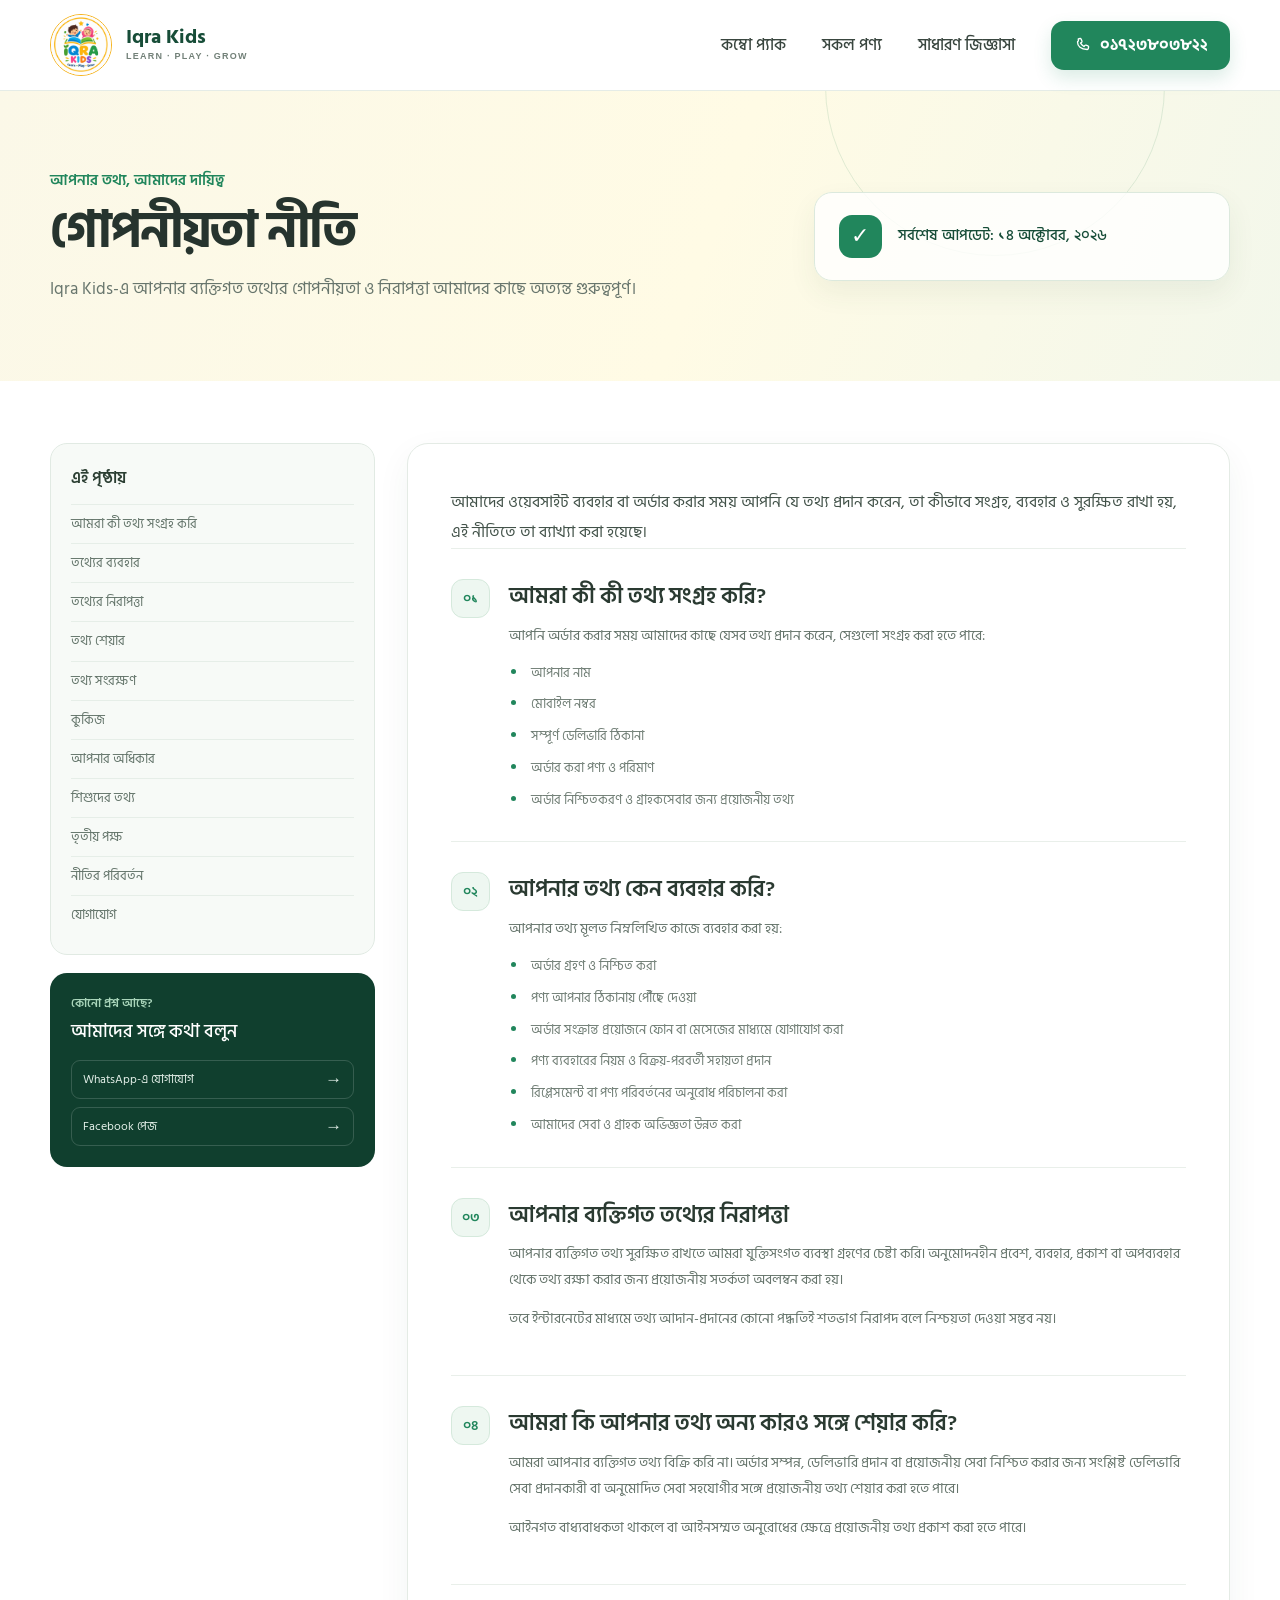
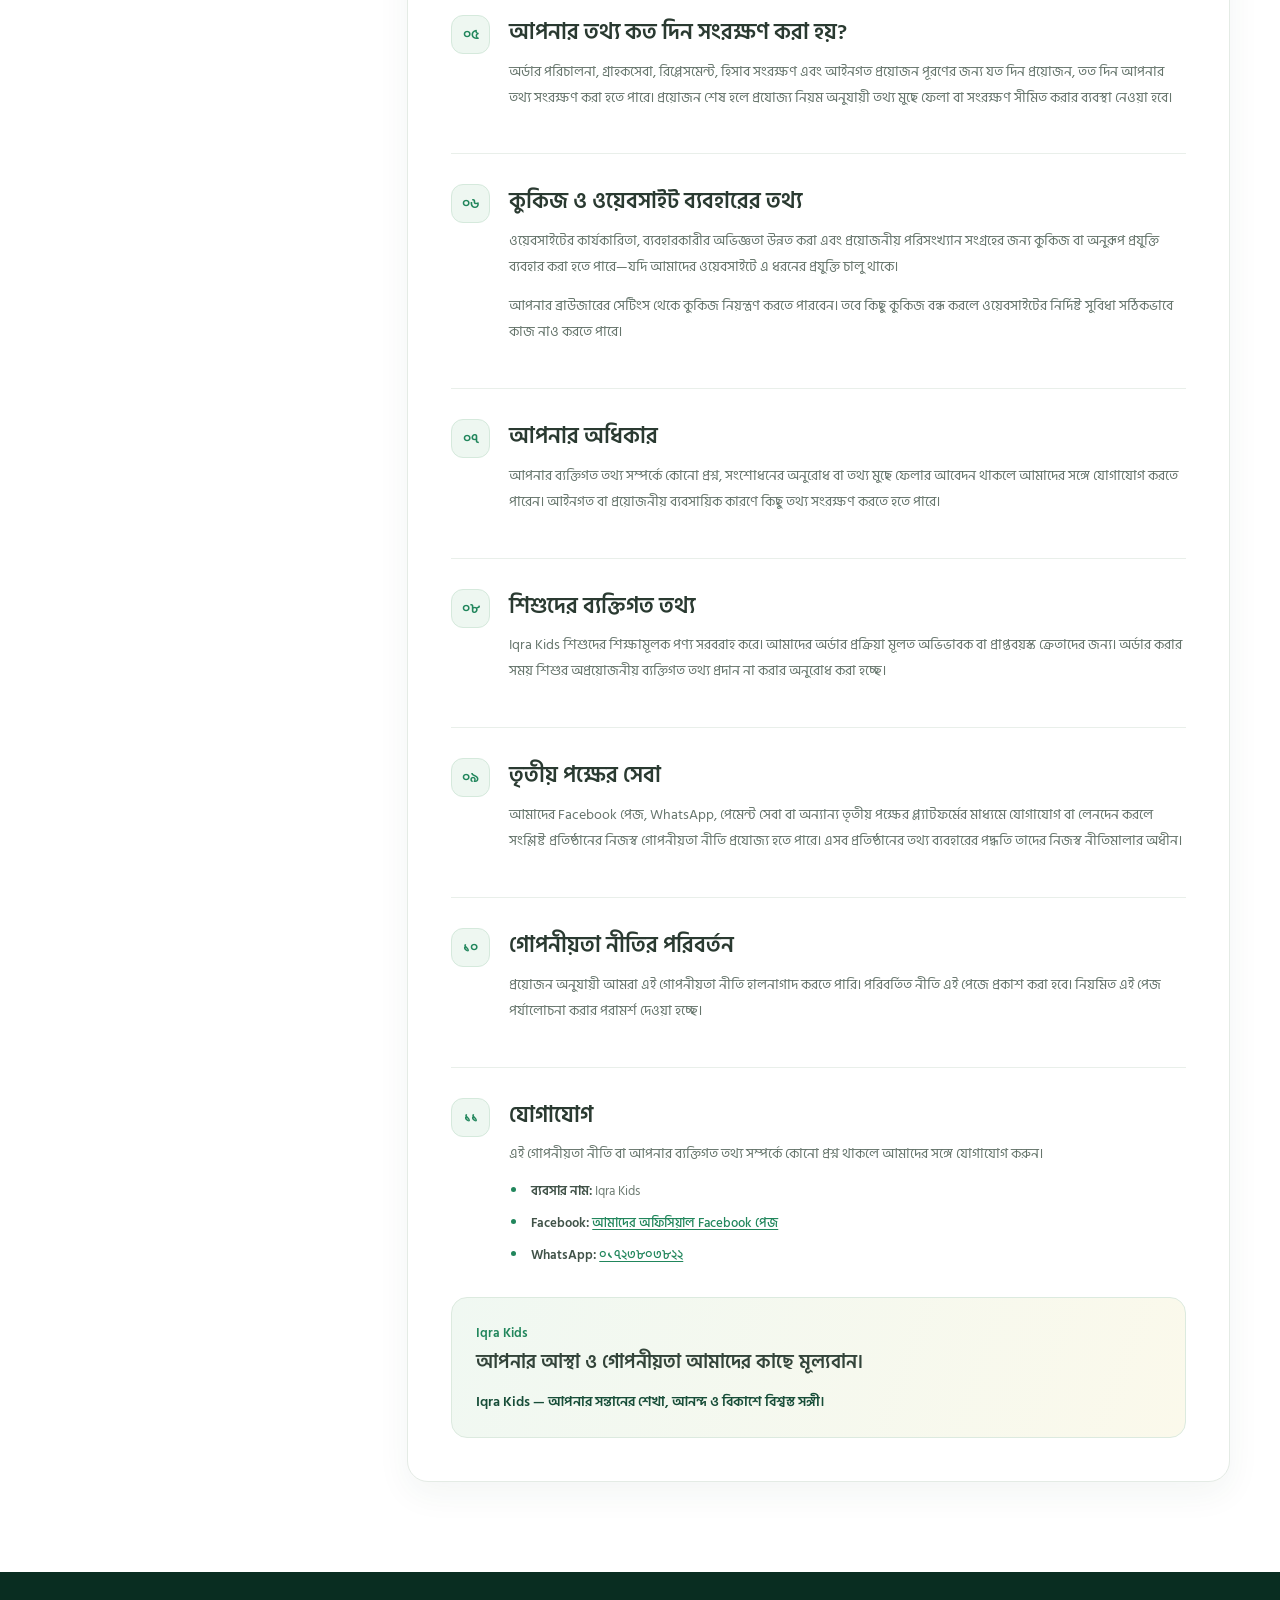
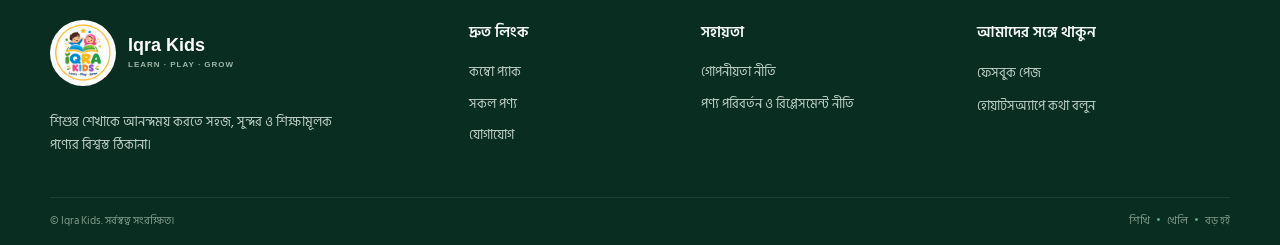
==== privacy-policy/index.html @ dd53c743 "order section updated" ====
<!doctype html>
<html lang="bn">
<head>
  <meta charset="utf-8">
  <meta name="viewport" content="width=device-width, initial-scale=1">
  <meta name="theme-color" content="#ffffff">
  <meta name="description" content="Iqra Kids-এর গোপনীয়তা নীতি। অর্ডারের সময় দেওয়া ব্যক্তিগত তথ্য কীভাবে সংগ্রহ, ব্যবহার ও সুরক্ষিত রাখা হয় জানুন।">
  <title>গোপনীয়তা নীতি | Iqra Kids</title>
  <link rel="stylesheet" href="../styles.css">
</head>
<body class="policy-page">
  <header class="site-header">
    <nav class="navbar" aria-label="প্রধান নেভিগেশন">
      <a class="brand" href="../#home" aria-label="Iqra Kids হোম">
        <img class="brand__logo" src="../assets/iqra-logo.jpeg" alt="Iqra Kids লোগো">
        <span class="brand__copy"><span class="brand__name">Iqra Kids</span><span class="brand__tagline">LEARN · PLAY · GROW</span></span>
      </a>
      <button class="menu-toggle" type="button" aria-label="মেনু খুলুন" aria-expanded="false" aria-controls="primary-menu"><span></span><span></span><span></span></button>
      <div class="nav-panel" id="primary-menu">
        <div class="nav-links">
          <a class="nav-link" href="../#combo-pack">কম্বো প্যাক</a>
          <a class="nav-link" href="../#products">সকল পণ্য</a>
          <a class="nav-link" href="../#faq">সাধারণ জিজ্ঞাসা</a>
        </div>
        <a class="call-button" href="tel:+8801723803822" aria-label="ফোন করুন ০১৭২৩৮০৩৮২২">
          <svg aria-hidden="true" viewBox="0 0 24 24" fill="none"><path d="M7.1 3.8 9.4 3.3c.6-.1 1.2.2 1.4.8l1.1 2.7c.2.5.1 1-.3 1.4l-1.5 1.3a14.4 14.4 0 0 0 4.5 4.5l1.3-1.5c.4-.4.9-.5 1.4-.3l2.7 1.1c.6.2.9.8.8 1.4l-.5 2.3c-.1.6-.7 1-1.3 1C10.4 18 6 13.6 6 8.1c0-.6.4-1.2 1.1-1.3Z" stroke="currentColor" stroke-width="1.8" stroke-linecap="round" stroke-linejoin="round"/></svg>
          <span>০১৭২৩৮০৩৮২২</span>
        </a>
      </div>
    </nav>
  </header>

  <main>
    <section class="policy-hero" aria-labelledby="policy-title">
      <span class="policy-hero__orbit" aria-hidden="true"></span>
      <div class="policy-hero__inner">
        <div class="policy-hero__copy">
          <p class="policy-hero__eyebrow">আপনার তথ্য, আমাদের দায়িত্ব</p>
          <h1 id="policy-title">গোপনীয়তা নীতি</h1>
          <p>Iqra Kids-এ আপনার ব্যক্তিগত তথ্যের গোপনীয়তা ও নিরাপত্তা আমাদের কাছে অত্যন্ত গুরুত্বপূর্ণ।</p>
        </div>
        <div class="policy-hero__note">
          <span class="policy-hero__note-icon" aria-hidden="true">✓</span>
          <p>সর্বশেষ আপডেট: ১৪ অক্টোবর, ২০২৬</p>
        </div>
      </div>
    </section>

    <div class="policy-layout">
      <aside class="policy-sidebar">
        <nav class="policy-toc" aria-label="এই পৃষ্ঠার বিষয়বস্তু">
          <h2>এই পৃষ্ঠায়</h2>
          <a href="#information">আমরা কী তথ্য সংগ্রহ করি</a>
          <a href="#use-of-information">তথ্যের ব্যবহার</a>
          <a href="#security">তথ্যের নিরাপত্তা</a>
          <a href="#sharing">তথ্য শেয়ার</a>
          <a href="#retention">তথ্য সংরক্ষণ</a>
          <a href="#cookies">কুকিজ</a>
          <a href="#your-rights">আপনার অধিকার</a>
          <a href="#children">শিশুদের তথ্য</a>
          <a href="#third-party">তৃতীয় পক্ষ</a>
          <a href="#changes">নীতির পরিবর্তন</a>
          <a href="#contact">যোগাযোগ</a>
        </nav>
        <div class="policy-contact">
          <p>কোনো প্রশ্ন আছে?</p>
          <h2>আমাদের সঙ্গে কথা বলুন</h2>
          <a href="https://wa.me/8801723803822" target="_blank" rel="noopener noreferrer">WhatsApp-এ যোগাযোগ <span aria-hidden="true">→</span></a>
          <a href="https://www.facebook.com/IqraKidsBD" target="_blank" rel="noopener noreferrer">Facebook পেজ <span aria-hidden="true">→</span></a>
        </div>
      </aside>

      <article class="policy-content">
        <p class="policy-content__lead">আমাদের ওয়েবসাইট ব্যবহার বা অর্ডার করার সময় আপনি যে তথ্য প্রদান করেন, তা কীভাবে সংগ্রহ, ব্যবহার ও সুরক্ষিত রাখা হয়, এই নীতিতে তা ব্যাখ্যা করা হয়েছে।</p>

        <section id="information" class="policy-section">
          <span class="policy-section__number">০১</span><div>
            <h2>আমরা কী কী তথ্য সংগ্রহ করি?</h2>
            <p>আপনি অর্ডার করার সময় আমাদের কাছে যেসব তথ্য প্রদান করেন, সেগুলো সংগ্রহ করা হতে পারে:</p>
            <ul><li>আপনার নাম</li><li>মোবাইল নম্বর</li><li>সম্পূর্ণ ডেলিভারি ঠিকানা</li><li>অর্ডার করা পণ্য ও পরিমাণ</li><li>অর্ডার নিশ্চিতকরণ ও গ্রাহকসেবার জন্য প্রয়োজনীয় তথ্য</li></ul>
          </div>
        </section>
        <section id="use-of-information" class="policy-section">
          <span class="policy-section__number">০২</span><div>
            <h2>আপনার তথ্য কেন ব্যবহার করি?</h2>
            <p>আপনার তথ্য মূলত নিম্নলিখিত কাজে ব্যবহার করা হয়:</p>
            <ul><li>অর্ডার গ্রহণ ও নিশ্চিত করা</li><li>পণ্য আপনার ঠিকানায় পৌঁছে দেওয়া</li><li>অর্ডার সংক্রান্ত প্রয়োজনে ফোন বা মেসেজের মাধ্যমে যোগাযোগ করা</li><li>পণ্য ব্যবহারের নিয়ম ও বিক্রয়-পরবর্তী সহায়তা প্রদান</li><li>রিপ্লেসমেন্ট বা পণ্য পরিবর্তনের অনুরোধ পরিচালনা করা</li><li>আমাদের সেবা ও গ্রাহক অভিজ্ঞতা উন্নত করা</li></ul>
          </div>
        </section>
        <section id="security" class="policy-section">
          <span class="policy-section__number">০৩</span><div>
            <h2>আপনার ব্যক্তিগত তথ্যের নিরাপত্তা</h2>
            <p>আপনার ব্যক্তিগত তথ্য সুরক্ষিত রাখতে আমরা যুক্তিসংগত ব্যবস্থা গ্রহণের চেষ্টা করি। অনুমোদনহীন প্রবেশ, ব্যবহার, প্রকাশ বা অপব্যবহার থেকে তথ্য রক্ষা করার জন্য প্রয়োজনীয় সতর্কতা অবলম্বন করা হয়।</p>
            <p>তবে ইন্টারনেটের মাধ্যমে তথ্য আদান-প্রদানের কোনো পদ্ধতিই শতভাগ নিরাপদ বলে নিশ্চয়তা দেওয়া সম্ভব নয়।</p>
          </div>
        </section>
        <section id="sharing" class="policy-section">
          <span class="policy-section__number">০৪</span><div>
            <h2>আমরা কি আপনার তথ্য অন্য কারও সঙ্গে শেয়ার করি?</h2>
            <p>আমরা আপনার ব্যক্তিগত তথ্য বিক্রি করি না। অর্ডার সম্পন্ন, ডেলিভারি প্রদান বা প্রয়োজনীয় সেবা নিশ্চিত করার জন্য সংশ্লিষ্ট ডেলিভারি সেবা প্রদানকারী বা অনুমোদিত সেবা সহযোগীর সঙ্গে প্রয়োজনীয় তথ্য শেয়ার করা হতে পারে।</p>
            <p>আইনগত বাধ্যবাধকতা থাকলে বা আইনসম্মত অনুরোধের ক্ষেত্রে প্রয়োজনীয় তথ্য প্রকাশ করা হতে পারে।</p>
          </div>
        </section>
        <section id="retention" class="policy-section">
          <span class="policy-section__number">০৫</span><div>
            <h2>আপনার তথ্য কত দিন সংরক্ষণ করা হয়?</h2>
            <p>অর্ডার পরিচালনা, গ্রাহকসেবা, রিপ্লেসমেন্ট, হিসাব সংরক্ষণ এবং আইনগত প্রয়োজন পূরণের জন্য যত দিন প্রয়োজন, তত দিন আপনার তথ্য সংরক্ষণ করা হতে পারে। প্রয়োজন শেষ হলে প্রযোজ্য নিয়ম অনুযায়ী তথ্য মুছে ফেলা বা সংরক্ষণ সীমিত করার ব্যবস্থা নেওয়া হবে।</p>
          </div>
        </section>
        <section id="cookies" class="policy-section">
          <span class="policy-section__number">০৬</span><div>
            <h2>কুকিজ ও ওয়েবসাইট ব্যবহারের তথ্য</h2>
            <p>ওয়েবসাইটের কার্যকারিতা, ব্যবহারকারীর অভিজ্ঞতা উন্নত করা এবং প্রয়োজনীয় পরিসংখ্যান সংগ্রহের জন্য কুকিজ বা অনুরূপ প্রযুক্তি ব্যবহার করা হতে পারে—যদি আমাদের ওয়েবসাইটে এ ধরনের প্রযুক্তি চালু থাকে।</p>
            <p>আপনার ব্রাউজারের সেটিংস থেকে কুকিজ নিয়ন্ত্রণ করতে পারবেন। তবে কিছু কুকিজ বন্ধ করলে ওয়েবসাইটের নির্দিষ্ট সুবিধা সঠিকভাবে কাজ নাও করতে পারে।</p>
          </div>
        </section>
        <section id="your-rights" class="policy-section">
          <span class="policy-section__number">০৭</span><div>
            <h2>আপনার অধিকার</h2>
            <p>আপনার ব্যক্তিগত তথ্য সম্পর্কে কোনো প্রশ্ন, সংশোধনের অনুরোধ বা তথ্য মুছে ফেলার আবেদন থাকলে আমাদের সঙ্গে যোগাযোগ করতে পারেন। আইনগত বা প্রয়োজনীয় ব্যবসায়িক কারণে কিছু তথ্য সংরক্ষণ করতে হতে পারে।</p>
          </div>
        </section>
        <section id="children" class="policy-section">
          <span class="policy-section__number">০৮</span><div>
            <h2>শিশুদের ব্যক্তিগত তথ্য</h2>
            <p>Iqra Kids শিশুদের শিক্ষামূলক পণ্য সরবরাহ করে। আমাদের অর্ডার প্রক্রিয়া মূলত অভিভাবক বা প্রাপ্তবয়স্ক ক্রেতাদের জন্য। অর্ডার করার সময় শিশুর অপ্রয়োজনীয় ব্যক্তিগত তথ্য প্রদান না করার অনুরোধ করা হচ্ছে।</p>
          </div>
        </section>
        <section id="third-party" class="policy-section">
          <span class="policy-section__number">০৯</span><div>
            <h2>তৃতীয় পক্ষের সেবা</h2>
            <p>আমাদের Facebook পেজ, WhatsApp, পেমেন্ট সেবা বা অন্যান্য তৃতীয় পক্ষের প্ল্যাটফর্মের মাধ্যমে যোগাযোগ বা লেনদেন করলে সংশ্লিষ্ট প্রতিষ্ঠানের নিজস্ব গোপনীয়তা নীতি প্রযোজ্য হতে পারে। এসব প্রতিষ্ঠানের তথ্য ব্যবহারের পদ্ধতি তাদের নিজস্ব নীতিমালার অধীন।</p>
          </div>
        </section>
        <section id="changes" class="policy-section">
          <span class="policy-section__number">১০</span><div>
            <h2>গোপনীয়তা নীতির পরিবর্তন</h2>
            <p>প্রয়োজন অনুযায়ী আমরা এই গোপনীয়তা নীতি হালনাগাদ করতে পারি। পরিবর্তিত নীতি এই পেজে প্রকাশ করা হবে। নিয়মিত এই পেজ পর্যালোচনা করার পরামর্শ দেওয়া হচ্ছে।</p>
          </div>
        </section>
        <section id="contact" class="policy-section">
          <span class="policy-section__number">১১</span><div>
            <h2>যোগাযোগ</h2>
            <p>এই গোপনীয়তা নীতি বা আপনার ব্যক্তিগত তথ্য সম্পর্কে কোনো প্রশ্ন থাকলে আমাদের সঙ্গে যোগাযোগ করুন।</p>
            <ul><li><strong>ব্যবসার নাম:</strong> Iqra Kids</li><li><strong>Facebook:</strong> <a href="https://www.facebook.com/IqraKidsBD" target="_blank" rel="noopener noreferrer">আমাদের অফিসিয়াল Facebook পেজ</a></li><li><strong>WhatsApp:</strong> <a href="https://wa.me/8801723803822" target="_blank" rel="noopener noreferrer">০১৭২৩৮০৩৮২২</a></li></ul>
          </div>
        </section>
        <section class="policy-promise">
          <p>Iqra Kids</p><h2>আপনার আস্থা ও গোপনীয়তা আমাদের কাছে মূল্যবান।</h2><strong>Iqra Kids — আপনার সন্তানের শেখা, আনন্দ ও বিকাশে বিশ্বস্ত সঙ্গী।</strong>
        </section>
      </article>
    </div>
  </main>

  <footer class="site-footer">
    <div class="site-footer__inner"><div class="footer-main">
      <div class="footer-brand"><a class="footer-brand__identity" href="../#home" aria-label="Iqra Kids হোম"><img src="../assets/iqra-logo.jpeg" alt="Iqra Kids লোগো" loading="lazy"><span><strong>Iqra Kids</strong><small>LEARN · PLAY · GROW</small></span></a><p>শিশুর শেখাকে আনন্দময় করতে সহজ, সুন্দর ও শিক্ষামূলক পণ্যের বিশ্বস্ত ঠিকানা।</p></div>
      <nav class="footer-links" aria-label="দ্রুত লিংক"><h2>দ্রুত লিংক</h2><a href="../#combo-pack">কম্বো প্যাক</a><a href="../#products">সকল পণ্য</a><a href="https://wa.me/8801723803822" target="_blank" rel="noopener noreferrer">যোগাযোগ</a></nav>
      <nav class="footer-links" aria-label="সহায়তা"><h2>সহায়তা</h2><a href="../privacy-policy/">গোপনীয়তা নীতি</a><a href="../product-return-policy/">পণ্য পরিবর্তন ও রিপ্লেসমেন্ট নীতি</a></nav>
      <div class="footer-links footer-social"><h2>আমাদের সঙ্গে থাকুন</h2><a href="https://www.facebook.com/IqraKidsBD" target="_blank" rel="noopener noreferrer">ফেসবুক পেজ</a><a href="https://wa.me/8801723803822" target="_blank" rel="noopener noreferrer">হোয়াটসঅ্যাপে কথা বলুন</a></div>
    </div><div class="footer-bottom"><p>© Iqra Kids. সর্বস্বত্ব সংরক্ষিত।</p><p>শিখি <span>•</span> খেলি <span>•</span> বড় হই</p></div></div>
  </footer>
  <script src="../script.js" defer></script>
</body>
</html>
---- styles.css ----
@import url('https://fonts.googleapis.com/css2?family=Hind+Siliguri:wght@400;500;600;700&display=swap');

:root {
  color-scheme: light;
  --green: #21865c;
  --green-dark: #174d38;
  --ink: #26362f;
  --line: #e5ece7;
  --page-width: 1180px;
}

* { box-sizing: border-box; }

html { scroll-behavior: smooth; scroll-padding-top: 104px; }

body {
  margin: 0;
  color: var(--ink);
  background: #fff;
  font-family: 'Hind Siliguri', 'Noto Sans Bengali', sans-serif;
  -webkit-font-smoothing: antialiased;
}

.site-header {
  position: sticky;
  top: 0;
  z-index: 10;
  width: 100%;
  background: rgba(255, 255, 255, .97);
  border-bottom: 1px solid var(--line);
}

.navbar {
  width: min(var(--page-width), calc(100% - 48px));
  min-height: 90px;
  margin-inline: auto;
  display: flex;
  align-items: center;
  justify-content: space-between;
  gap: 32px;
}

.brand {
  display: inline-flex;
  align-items: center;
  gap: 14px;
  min-width: max-content;
  color: inherit;
  text-decoration: none;
}

.brand__logo {
  display: block;
  width: 62px;
  height: 62px;
  object-fit: cover;
  border: 1.5px solid #f5b21a;
  border-radius: 50%;
  background: #fff;
}

.brand__copy { display: grid; gap: 1px; }
.brand__name { color: var(--green-dark); font-size: 20px; font-weight: 700; line-height: 1.15; }
.brand__tagline { color: #728078; font: 600 9px/1.5 Arial, sans-serif; letter-spacing: 1.25px; }

.nav-panel, .nav-links { display: flex; align-items: center; }
.nav-panel { gap: 36px; }
.nav-links { gap: 36px; }

.nav-link {
  position: relative;
  display: inline-flex;
  align-items: center;
  min-height: 48px;
  color: #39463f;
  font-size: 16px;
  font-weight: 500;
  text-decoration: none;
  transition: color .2s ease;
}

.nav-link::after {
  position: absolute;
  right: 0;
  bottom: 6px;
  left: 0;
  height: 2px;
  content: '';
  background: var(--green);
  transform: scaleX(0);
  transform-origin: left center;
  transition: transform .24s ease 180ms;
}

.nav-link:hover, .nav-link:focus-visible { color: var(--green-dark); }
.nav-link:hover::after, .nav-link:focus-visible::after { transform: scaleX(1); }

.call-button {
  min-height: 49px;
  padding: 0 22px;
  display: inline-flex;
  align-items: center;
  justify-content: center;
  gap: 9px;
  border-radius: 13px;
  color: #fff;
  background: var(--green);
  box-shadow: 0 8px 18px rgba(33, 134, 92, .16);
  font-size: 16px;
  font-weight: 700;
  text-decoration: none;
  white-space: nowrap;
  transition: background .2s ease, box-shadow .2s ease, transform .2s ease;
}

.call-button:hover { background: #19744e; box-shadow: 0 10px 22px rgba(33, 134, 92, .24); transform: translateY(-1px); }
.call-button svg { width: 18px; height: 18px; }
.menu-toggle { display: none; }

.hero {
  position: relative;
  min-height: 615px;
  overflow: hidden;
  display: grid;
  align-items: center;
  background: linear-gradient(108deg, #fbf8e8 0%, #fffbe2 54%, #f5f8eb 100%);
  isolation: isolate;
}

.hero__inner {
  position: relative;
  z-index: 1;
  width: min(var(--page-width), calc(100% - 48px));
  margin: 0 auto;
  padding: 58px 0 66px;
  display: grid;
  grid-template-columns: minmax(0, .92fr) minmax(0, 1.08fr);
  align-items: center;
  gap: clamp(42px, 6vw, 92px);
}

.hero__content { max-width: 560px; }
.hero__eyebrow {
  width: fit-content;
  margin: 0 0 24px;
  padding: 7px 13px 6px 10px;
  display: flex;
  align-items: center;
  gap: 8px;
  border: 1px solid #dce9d9;
  border-radius: 999px;
  color: var(--green);
  background: rgba(255,255,255,.75);
  font-size: 15px;
  font-weight: 600;
}
.hero__spark { width: 9px; height: 9px; flex: 0 0 9px; border-radius: 50%; background: #f3d765; box-shadow: 0 0 0 4px rgba(243,215,101,.2); }
.hero__title { margin: 0; color: #26342e; font-size: clamp(44px, 4.2vw, 64px); font-weight: 700; letter-spacing: -.045em; line-height: 1.13; }
.hero__title span { position: relative; z-index: 0; color: var(--green); white-space: nowrap; }
.hero__title span::after { position: absolute; z-index: -1; right: 0; bottom: -8px; left: 2px; height: 8px; border-radius: 50%; background: #f8df82; content: ''; transform: rotate(.3deg); }
.hero__description { max-width: 470px; margin: 23px 0 31px; color: #66736b; font-size: 18px; line-height: 1.8; }
.hero__actions { display: flex; flex-wrap: wrap; align-items: center; gap: 12px; }
.hero__button { min-height: 49px; padding: 0 19px; display: inline-flex; align-items: center; justify-content: center; gap: 10px; border: 1px solid transparent; border-radius: 12px; font-size: 15px; font-weight: 600; text-decoration: none; transition: background .2s ease, box-shadow .2s ease, transform .2s ease; }
.hero__button:hover { transform: translateY(-2px); }
.hero__button--primary { color: #fff; background: var(--green); box-shadow: 0 9px 18px rgba(33,134,92,.17); }
.hero__button--primary:hover { background: #19744e; box-shadow: 0 12px 22px rgba(33,134,92,.23); }
.hero__button--primary span { font: 22px/1 Arial, sans-serif; }
.hero__button--secondary { border-color: #d7ded4; color: var(--green-dark); background: rgba(255,255,255,.84); }
.hero__button--secondary:hover { background: #fff; }

.hero__media { position: relative; width: 100%; max-width: 590px; justify-self: end; }
.video-frame { position: relative; padding: 12px; overflow: hidden; border-radius: 22px; background: rgba(255,255,255,.94); box-shadow: 0 22px 50px rgba(83, 92, 62, .12); }
.hero-video { display: block; width: 100%; aspect-ratio: 16 / 9; border-radius: 12px; background: #e8e7e5; object-fit: cover; }
.video-label { position: absolute; top: 36px; left: 36px; padding: 11px 16px 9px; border-radius: 13px; color: var(--green-dark); background: rgba(255,255,255,.96); box-shadow: 0 8px 20px rgba(31,52,39,.11); font-size: 14px; font-weight: 600; pointer-events: none; }
.hero__seal { position: absolute; right: -37px; bottom: -19px; width: 108px; height: 108px; border: 6px solid #fff9df; border-radius: 50%; display: flex; flex-direction: column; align-items: center; justify-content: center; color: #24543e; background: #f8d96e; box-shadow: 0 12px 26px rgba(96,84,38,.18); transform: rotate(7deg); }
.hero__seal span { font-size: 12px; line-height: 1.1; }
.hero__seal strong { font-size: 20px; line-height: 1.2; }
.hero__orbit { position: absolute; z-index: -1; width: 330px; aspect-ratio: 1; border: 1px solid rgba(112,170,132,.18); border-radius: 50%; pointer-events: none; }
.hero__orbit--top { top: -178px; right: 17.7%; }
.hero__orbit--left { bottom: -222px; left: -184px; width: 332px; }
.hero__scroll { display: none; }

.combo-offers {
  position: relative;
  padding: 94px 0 100px;
  overflow: hidden;
  background: #fff;
  isolation: isolate;
}
.combo-offers__inner { position: relative; z-index: 1; width: min(var(--page-width), calc(100% - 48px)); margin: 0 auto; }
.combo-offers__orbit { position: absolute; z-index: -1; top: -218px; left: -192px; width: 330px; aspect-ratio: 1; border: 1px solid rgba(112,170,132,.18); border-radius: 50%; }
.combo-offers__heading { margin-bottom: 48px; display: grid; grid-template-columns: 1fr .55fr; align-items: end; gap: 60px; }
.combo-offers__eyebrow { margin: 0 0 5px; color: var(--green); font-size: 15px; font-weight: 600; }
.combo-offers__heading h2 { margin: 0; color: #26342e; font-size: clamp(32px, 3vw, 42px); font-weight: 700; letter-spacing: -.035em; line-height: 1.25; }
.combo-offers__intro { max-width: 440px; margin: 0 0 4px auto; color: #7b8780; font-size: 16px; line-height: 1.8; }
.combo-grid { display: grid; grid-template-columns: repeat(3, minmax(0, 1fr)); gap: 22px; }
.combo-card { min-width: 0; height: 100%; overflow: hidden; display: flex; flex-direction: column; border: 1px solid #e0e9e3; border-radius: 20px; background: #fff; box-shadow: 0 12px 30px rgba(29, 67, 46, .075); transition: transform .24s ease, box-shadow .24s ease; }
.combo-card:hover { transform: translateY(-4px); box-shadow: 0 18px 38px rgba(29, 67, 46, .12); }
.combo-card__visual { position: relative; width: 100%; aspect-ratio: 1.58 / 1; overflow: hidden; background: #f7f7f3; }
.combo-card__badge { position: absolute; top: 13px; left: 13px; z-index: 2; padding: 6px 11px 5px; border: 1px solid rgba(255,255,255,.28); border-radius: 999px; color: #fff; background: var(--green); box-shadow: 0 4px 12px rgba(20,73,49,.2); font-size: 12px; font-weight: 600; line-height: 1.35; }
.combo-card__image, .combo-card__video { position: absolute; inset: 0; display: block; width: 100%; height: 100%; object-fit: cover; }
.combo-card__image { background: #f7f7f3; }
.combo-card__video[hidden], .combo-card__play[hidden] { display: none; }
.combo-card__play { position: absolute; top: 13px; right: 13px; width: 48px; height: 48px; padding: 0 0 0 2px; display: grid; place-items: center; border: 2px solid rgba(255,255,255,.9); border-radius: 50%; color: #fff; background: var(--green); box-shadow: 0 4px 13px rgba(25,57,39,.22); cursor: pointer; transition: background .2s ease, box-shadow .2s ease, scale .2s ease; }
.combo-card__play:hover { background: #176e4a; box-shadow: 0 6px 17px rgba(25,57,39,.3); scale: 1.06; }
.combo-card__play svg { width: 21px; height: 21px; }
.combo-card__body { flex: 1; padding: 22px 21px 20px; display: flex; flex-direction: column; }
.combo-card__count { margin: 0 0 3px; color: var(--green); font-size: 13px; font-weight: 600; }
.combo-card h3 { margin: 0 0 10px; color: #26342e; font-size: 21px; font-weight: 500; line-height: 1.4; }
.combo-card__features { min-height: 102px; margin: 0 0 17px; padding: 13px 15px; display: grid; align-content: center; gap: 6px; border-radius: 13px; color: #718078; background: #f0f7f2; list-style: none; }
.combo-card__features li { position: relative; padding-left: 21px; font-size: 14px; line-height: 1.5; }
.combo-card__features li::before { position: absolute; top: 0; left: 0; color: var(--green); content: '✓'; font: 600 16px/1.4 Arial, sans-serif; }
.combo-card__footer { margin-top: auto; display: flex; align-items: center; justify-content: space-between; gap: 10px; }
.combo-card__price { margin: 0; color: #174d38; font-size: 23px; font-weight: 700; white-space: nowrap; }
.combo-card__order { min-height: 43px; padding: 0 14px; display: inline-flex; align-items: center; justify-content: center; gap: 9px; border-radius: 11px; color: #fff; background: var(--green); box-shadow: 0 7px 16px rgba(33,134,92,.16); font-size: 14px; font-weight: 600; text-decoration: none; white-space: nowrap; transition: background .2s ease, transform .2s ease; }
.combo-card__order:hover { background: #19744e; transform: translateY(-1px); }
.combo-card__order span { font: 19px/1 Arial, sans-serif; }

.products { padding: 76px 0 88px; background: #f5f8f4; }
.products__inner { width: min(var(--page-width), calc(100% - 48px)); margin: 0 auto; }
.products__heading { margin: 0 auto 45px; text-align: center; }
.products__eyebrow { margin: 0 0 5px; color: var(--green); font-size: 15px; font-weight: 600; }
.products__heading h2 { margin: 0; color: #26342e; font-size: clamp(34px, 3.2vw, 43px); font-weight: 700; letter-spacing: -.035em; line-height: 1.25; }
.products__intro { margin: 8px 0 0; color: #818b84; font-size: 16px; line-height: 1.6; }
.products-grid { display: grid; grid-template-columns: repeat(4, minmax(0, 1fr)); gap: 18px; }
.product-card { min-width: 0; height: 100%; overflow: hidden; display: flex; flex-direction: column; border: 1px solid #e1e9e3; border-radius: 17px; background: #fff; box-shadow: 0 8px 22px rgba(29,67,46,.045); transition: transform .22s ease, box-shadow .22s ease; }
.product-card:hover { transform: translateY(-3px); box-shadow: 0 14px 30px rgba(29,67,46,.1); }
.product-card__visual { aspect-ratio: 1.42 / 1; }
.product-card__badge { position: absolute; top: 13px; left: 13px; z-index: 1; padding: 6px 11px 5px; border-radius: 999px; color: #39502e; background: #f6d765; font-size: 12px; font-weight: 600; }
.combo-card__visual.is-playing .product-card__badge { display: none; }
.product-card__body { flex: 1; padding: 13px 15px 14px; display: flex; flex-direction: column; }
.product-card__body h3 { margin: 0 0 5px; color: #27362f; font-size: 18px; font-weight: 500; line-height: 1.4; }
.product-card__body > p { margin: 0 0 12px; color: #78847c; font-size: 13px; line-height: 1.55; }
.product-card__footer { margin-top: auto; display: flex; align-items: center; justify-content: space-between; gap: 7px; }
.product-card__footer strong { color: #174d38; font-size: 20px; font-weight: 700; white-space: nowrap; }
.product-card__footer a { min-height: 37px; padding: 0 11px; display: inline-flex; align-items: center; justify-content: center; gap: 7px; border-radius: 10px; color: #fff; background: var(--green); box-shadow: 0 6px 14px rgba(33,134,92,.14); font-size: 12px; font-weight: 600; text-decoration: none; white-space: nowrap; transition: background .2s ease, transform .2s ease; }
.product-card__footer a:hover { background: #19744e; transform: translateY(-1px); }
.product-card__footer a span { font: 17px/1 Arial, sans-serif; }
.products__note { margin: 22px 0 0; color: #89928c; font-size: 12px; text-align: center; }

.why-us { padding: 76px 0 82px; background: #f0f8f3; }
.why-us__inner { width: min(1064px, calc(100% - 48px)); margin: 0 auto; }
.why-us__heading { margin-bottom: 40px; text-align: center; }
.why-us__heading > p { margin: 0 0 4px; color: var(--green); font-size: 15px; font-weight: 600; }
.why-us__heading h2 { margin: 0; color: #26342e; font-size: clamp(32px, 3vw, 42px); font-weight: 700; letter-spacing: -.035em; line-height: 1.25; }
.why-grid { display: grid; grid-template-columns: repeat(4, minmax(0, 1fr)); gap: 16px; }
.why-card { position: relative; min-height: 208px; padding: 25px 21px 20px; border: 1px solid #deebe3; border-radius: 18px; background: rgba(255,255,255,.78); transition: transform .22s ease, box-shadow .22s ease, background .22s ease; }
.why-card:hover { transform: translateY(-3px); background: #fff; box-shadow: 0 14px 28px rgba(28,78,49,.08); }
.why-card__icon { width: 48px; height: 48px; display: grid; place-items: center; border-radius: 14px; color: var(--green); background: #e8f4ed; }
.why-card__icon svg { width: 23px; height: 23px; }
.why-card__number { position: absolute; top: 24px; right: 20px; color: #d5e7dc; font-size: 22px; font-weight: 700; }
.why-card h3 { margin: 19px 0 5px; color: #33423a; font-size: 17px; font-weight: 500; line-height: 1.4; }
.why-card p { margin: 0; color: #7b8880; font-size: 13px; line-height: 1.6; }

.faq { padding: 76px 0 82px; background: #fff; }
.faq__inner { width: min(1064px, calc(100% - 48px)); margin: 0 auto; }
.faq__layout { display: grid; grid-template-columns: minmax(0, .62fr) minmax(0, 1.38fr); gap: 58px; align-items: start; }
.faq__intro { padding-top: 2px; }
.faq__eyebrow { margin: 0 0 5px; color: var(--green); font-size: 14px; font-weight: 600; }
.faq__intro h2 { margin: 0; color: #26342e; font-size: clamp(33px, 3vw, 43px); font-weight: 500; letter-spacing: -.035em; line-height: 1.25; }
.faq__description { max-width: 340px; margin: 14px 0 20px; color: #77847c; font-size: 14px; line-height: 1.75; }
.faq__contact { min-height: 42px; padding: 0 14px; display: inline-flex; align-items: center; gap: 9px; border: 1px solid #dce8df; border-radius: 10px; color: var(--green-dark); background: #fff; font-size: 13px; font-weight: 600; text-decoration: none; transition: background .2s ease, border-color .2s ease; }
.faq__contact:hover { border-color: #b9d9c5; background: #f6faf7; }
.faq__contact span { font: 18px/1 Arial, sans-serif; }
.faq-list { display: grid; gap: 10px; }
.faq-item { overflow: hidden; border: 1px solid #e0e8e2; border-radius: 14px; background: #fff; transition: border-color .2s ease, box-shadow .2s ease; }
.faq-item[data-open="true"] { border-color: #c5dfce; box-shadow: 0 10px 24px rgba(29,67,46,.055); }
.faq-item h3 { margin: 0; font-size: inherit; }
.faq-question { width: 100%; min-height: 65px; padding: 13px 18px; display: flex; align-items: center; justify-content: space-between; gap: 16px; border: 0; color: #27352e; background: transparent; font: inherit; text-align: left; cursor: pointer; }
.faq-question > span:first-child { font-size: 15px; font-weight: 600; line-height: 1.5; }
.faq-chevron { width: 29px; height: 29px; flex: 0 0 29px; display: grid; place-items: center; border-radius: 50%; color: var(--green); background: #e8f4ed; transition: color .2s ease, background .2s ease, transform .22s ease; }
.faq-chevron svg { width: 15px; height: 15px; fill: none; stroke: currentColor; stroke-width: 1.8; stroke-linecap: round; stroke-linejoin: round; }
.faq-item[data-open="true"] .faq-chevron { color: #fff; background: var(--green); transform: rotate(90deg); }
.faq-answer { padding: 0 18px 18px; color: #7a8780; font-size: 13px; line-height: 1.75; animation: faq-reveal .22s ease both; }
.faq-answer[hidden] { display: none; }
.faq-answer p { margin: 0; }
@keyframes faq-reveal { from { opacity: 0; transform: translateY(-4px); } to { opacity: 1; transform: translateY(0); } }
.faq-cta { margin-top: 46px; padding: 23px 28px; display: flex; align-items: center; justify-content: space-between; gap: 26px; border: 1px solid #e0e9df; border-radius: 16px; background: linear-gradient(105deg, #f0f8f2 0%, #faf8e9 100%); }
.faq-cta__copy > p { margin: 0 0 3px; color: var(--green); font-size: 13px; font-weight: 600; }
.faq-cta__copy h3 { margin: 0 0 3px; color: #33423a; font-size: 20px; font-weight: 500; }
.faq-cta__copy > span { color: #828d85; font-size: 12px; line-height: 1.6; }
.faq-cta__actions { display: flex; align-items: center; gap: 10px; }
.faq-cta__actions a { min-height: 43px; padding: 0 14px; display: inline-flex; align-items: center; justify-content: center; gap: 7px; border-radius: 10px; color: #fff; font-size: 12px; font-weight: 600; text-decoration: none; white-space: nowrap; transition: filter .2s ease, transform .2s ease; }
.faq-cta__actions a:hover { filter: brightness(.94); transform: translateY(-1px); }
.faq-cta__actions svg { width: 17px; height: 17px; }
.faq-cta__facebook { background: #1877f2; }
.faq-cta__whatsapp { background: #168b5a; }

.order { position: relative; overflow: hidden; padding: 78px 0 84px; color: #fff; background-color: #103f2e; background-image: radial-gradient(circle, rgba(207,180,64,.2) 1px, transparent 1.5px); background-position: calc(100% - 10px) 10px; background-size: 30px 30px; isolation: isolate; }
.order::before { position: absolute; z-index: -1; top: 0; right: 0; bottom: 0; left: 50%; background: linear-gradient(90deg, #103f2e 0%, rgba(16,63,46,.28) 100%); content: ''; }
.order__inner { width: min(var(--page-width), calc(100% - 48px)); margin: 0 auto; display: grid; grid-template-columns: minmax(0, .77fr) minmax(0, 1.23fr); align-items: start; gap: clamp(42px, 7vw, 94px); }
.order__copy { padding-top: 3px; }
.order__eyebrow { margin: 0 0 8px; color: #c8e9d6; font-size: 15px; font-weight: 600; }
.order__copy h2 { max-width: 480px; margin: 0; color: #fff; font-size: clamp(42px, 4.5vw, 62px); font-weight: 500; letter-spacing: -.04em; line-height: 1.2; }
.order__lead { max-width: 420px; margin: 16px 0 32px; color: #c4d9cf; font-size: 16px; line-height: 1.75; }
.order-steps { margin: 0; padding: 0; display: grid; gap: 17px; list-style: none; }
.order-steps li { display: flex; align-items: center; gap: 14px; }
.order-steps__number { width: 42px; height: 42px; flex: 0 0 42px; display: grid; place-items: center; border: 1px solid rgba(221,194,91,.32); border-radius: 50%; color: #f4d665; font-size: 15px; font-weight: 600; }
.order-steps li > span:last-child { display: grid; gap: 2px; }
.order-steps strong { color: #fff; font-size: 15px; font-weight: 600; }
.order-steps small { color: #b9d1c5; font-size: 12px; line-height: 1.5; }
.order-form { padding: 31px 32px 24px; border: 1px solid rgba(255,255,255,.58); border-radius: 21px; color: #27352e; background: #fff; box-shadow: 0 20px 50px rgba(0,24,13,.18); }
.order-form__grid { display: grid; grid-template-columns: repeat(2, minmax(0, 1fr)); gap: 18px 16px; }
.order-form__honey { position: absolute; width: 1px; height: 1px; overflow: hidden; clip: rect(0, 0, 0, 0); white-space: nowrap; }
.order-field { min-width: 0; display: grid; align-content: start; gap: 7px; color: #27352e; font-size: 13px; font-weight: 600; }
.order-field > span b { color: #d64a46; font-weight: 700; }
.order-field > span small { color: #9aa49d; font-size: 11px; font-weight: 400; }
.order-field input, .order-field select, .order-field textarea { width: 100%; min-height: 44px; padding: 0 13px; border: 1px solid #dce5de; border-radius: 10px; outline: none; color: #33433a; background: #f9fbf9; font: 400 14px/1.5 'Hind Siliguri', 'Noto Sans Bengali', sans-serif; transition: border-color .18s ease, box-shadow .18s ease, background .18s ease; }
.order-field input::placeholder, .order-field textarea::placeholder { color: #9ba7a0; opacity: 1; }
.order-field select { padding-right: 32px; appearance: auto; }
.order-field textarea { min-height: 80px; padding-top: 10px; resize: vertical; }
.order-field input:focus, .order-field select:focus, .order-field textarea:focus { border-color: var(--green); background: #fff; box-shadow: 0 0 0 3px rgba(33,134,92,.11); }
.order-field--wide { grid-column: 1 / -1; }
.quantity-control { min-height: 44px; display: grid; grid-template-columns: 42px 1fr 42px; overflow: hidden; border: 1px solid #dce5de; border-radius: 10px; background: #f9fbf9; }
.quantity-control__button { border: 0; color: var(--green-dark); background: transparent; font: 500 20px/1 Arial, sans-serif; cursor: pointer; transition: color .18s ease, background .18s ease; }
.quantity-control__button:hover { color: var(--green); background: #eaf4ed; }
.quantity-control__button:first-child { border-right: 1px solid #e1e8e2; }
.quantity-control__button:last-child { border-left: 1px solid #e1e8e2; }
.quantity-control__value { display: grid; place-items: center; color: #174d38; font-size: 18px; font-weight: 600; }
.order-cart h3, .order-summary h3 { margin: 0 0 11px; color: #284033; font-size: 16px; font-weight: 600; }
.order-cart__items { display: grid; gap: 10px; }
.order-cart__empty { margin: 0 0 10px; padding: 14px; border: 1px dashed #cddbd0; border-radius: 11px; color: #718078; background: #f8fbf8; font-size: 12px; line-height: 1.6; }
.order-cart__empty[hidden] { display: none; }
.order-cart-item { min-width: 0; padding: 11px; display: grid; grid-template-columns: 62px minmax(0, 1fr) auto; align-items: center; gap: 12px; border: 1px solid #e2eae4; border-radius: 12px; background: #fff; }
.order-cart-item__image { width: 62px; height: 62px; border-radius: 9px; object-fit: cover; background: #f1f4f1; }
.order-cart-item__details { min-width: 0; }
.order-cart-item__details h4 { margin: 0 0 3px; color: #2b3c32; font-size: 14px; font-weight: 600; line-height: 1.45; overflow-wrap: anywhere; }
.order-cart-item__details p { margin: 0; color: #758178; font-size: 12px; }
.order-cart-item__line-price { display: block; margin-top: 3px; color: var(--green-dark); font-size: 13px; }
.order-cart-item__actions { display: grid; justify-items: end; gap: 6px; }
.order-cart-item__quantity { width: 116px; min-height: 35px; grid-template-columns: 35px 1fr 35px; }
.order-cart-item__quantity .quantity-control__button { min-height: 34px; font-size: 18px; }
.order-cart-item__quantity .quantity-control__value { font-size: 14px; }
.order-cart-item__remove { padding: 2px 0; border: 0; color: #9a574f; background: transparent; font: 500 11px 'Hind Siliguri', 'Noto Sans Bengali', sans-serif; text-decoration: underline; text-underline-offset: 2px; cursor: pointer; }
.order-add-button { min-height: 42px; margin-top: 11px; padding: 0 13px; border: 1px solid #b9d8c4; border-radius: 9px; color: var(--green-dark); background: #f3f9f4; font: 600 13px 'Hind Siliguri', 'Noto Sans Bengali', sans-serif; cursor: pointer; transition: background .18s ease, border-color .18s ease; }
.order-add-button:hover { border-color: var(--green); background: #eaf5ed; }
.product-picker { margin-top: 12px; padding: 14px; border: 1px solid #dce8df; border-radius: 13px; background: #f8fbf8; }
.product-picker[hidden], .product-picker__empty[hidden] { display: none; }
.product-picker__heading { margin-bottom: 9px; display: flex; align-items: center; justify-content: space-between; gap: 10px; }
.product-picker__heading h4 { margin: 0; color: #2b3e32; font-size: 14px; font-weight: 600; }
.product-picker__close { width: 34px; height: 34px; border: 1px solid #dce8df; border-radius: 50%; color: #50645a; background: #fff; font: 22px/1 Arial, sans-serif; cursor: pointer; }
.product-picker__search-label { display: block; margin-bottom: 5px; color: #65756b; font-size: 11px; font-weight: 500; }
.product-picker__search { width: 100%; min-height: 40px; margin-bottom: 10px; padding: 0 11px; border: 1px solid #dce5de; border-radius: 9px; outline: none; color: #33433a; background: #fff; font: 400 13px 'Hind Siliguri', 'Noto Sans Bengali', sans-serif; }
.product-picker__search:focus { border-color: var(--green); box-shadow: 0 0 0 3px rgba(33,134,92,.11); }
.product-picker__grid { max-height: 330px; overflow-y: auto; display: grid; grid-template-columns: repeat(2, minmax(0, 1fr)); gap: 8px; }
.product-picker__item { min-width: 0; padding: 8px; display: grid; grid-template-columns: 45px minmax(0, 1fr); align-items: center; gap: 8px; border: 1px solid #e1e9e3; border-radius: 10px; color: inherit; background: #fff; text-align: left; cursor: pointer; transition: border-color .18s ease, background .18s ease; }
.product-picker__item:hover:not(:disabled) { border-color: #a9cfb7; background: #f1f8f3; }
.product-picker__item:disabled { cursor: default; background: #eef6f0; }
.product-picker__item img { width: 45px; height: 45px; border-radius: 7px; object-fit: cover; background: #f1f4f1; }
.product-picker__details { min-width: 0; display: grid; gap: 2px; }
.product-picker__details strong { color: #34453a; font-size: 11px; font-weight: 600; line-height: 1.4; overflow-wrap: anywhere; }
.product-picker__details small { color: var(--green-dark); font-size: 11px; font-weight: 600; }
.product-picker__action { grid-column: 2; color: var(--green); font-size: 10px; font-weight: 600; }
.product-picker__empty { margin: 8px 0 0; color: #77847b; font-size: 12px; }
.order-summary { padding: 15px; border: 1px solid #dce9df; border-radius: 12px; background: linear-gradient(115deg, #f2f8f3, #fbfaef); }
.order-summary h3 { margin-bottom: 7px; }
.order-summary__row { min-height: 32px; display: flex; align-items: center; justify-content: space-between; gap: 12px; color: #68776e; font-size: 12px; }
.order-summary__row strong { color: #31473a; font-size: 13px; font-weight: 600; text-align: right; }
.order-summary__row small { color: #758178; font-size: 11px; text-align: right; }
.order-summary__total { margin-top: 5px; padding-top: 9px; border-top: 1px solid #dce7dd; color: #273d30; font-weight: 600; }
.order-summary__total strong { color: var(--green-dark); font-size: 15px; }
.sr-only { position: absolute; width: 1px; height: 1px; padding: 0; margin: -1px; overflow: hidden; clip: rect(0, 0, 0, 0); white-space: nowrap; border: 0; }
.order-form__submit { min-height: 48px; grid-column: 1 / -1; display: flex; align-items: center; justify-content: center; gap: 10px; border: 0; border-radius: 11px; color: #fff; background: var(--green); box-shadow: 0 9px 18px rgba(33,134,92,.2); font: 600 15px 'Hind Siliguri', 'Noto Sans Bengali', sans-serif; cursor: pointer; transition: background .2s ease, transform .2s ease, box-shadow .2s ease; }
.order-form__submit:hover { background: #19744e; box-shadow: 0 12px 23px rgba(33,134,92,.26); transform: translateY(-1px); }
.order-form__submit:disabled { cursor: wait; opacity: .72; transform: none; }
.order-form__submit span { font: 21px/1 Arial, sans-serif; }
.order-form__privacy { grid-column: 1 / -1; margin: -4px 0 0; display: flex; align-items: center; justify-content: center; gap: 7px; color: #89958e; font-size: 11px; line-height: 1.5; text-align: center; }
.order-form__privacy svg { width: 15px; height: 15px; flex: 0 0 15px; }
.order-form__status { grid-column: 1 / -1; margin: -8px 0 0; color: #a33e36; font-size: 12px; line-height: 1.5; text-align: center; }
.order-form__status[data-state="success"] { color: var(--green-dark); }
.order-form__status[data-state="sending"] { color: #718078; }
.order-form__status:empty { display: none; }
.order-confirmation { width: min(440px, calc(100% - 32px)); padding: 34px 32px 30px; border: 1px solid #dce9df; border-radius: 22px; color: var(--ink); background: #fff; box-shadow: 0 24px 80px rgba(5,36,23,.24); text-align: center; }
.order-confirmation::backdrop { background: rgba(7,35,24,.62); backdrop-filter: blur(4px); }
.order-confirmation__icon { width: 58px; height: 58px; margin: 0 auto 14px; display: grid; place-items: center; border-radius: 18px; color: #fff; background: var(--green); box-shadow: 0 9px 20px rgba(33,134,92,.2); }
.order-confirmation__icon svg { width: 30px; height: 30px; }
.order-confirmation__eyebrow { margin: 0 0 2px; color: var(--green); font-size: 13px; font-weight: 600; }
.order-confirmation h2 { margin: 0 0 8px; color: #233a2d; font-size: 30px; font-weight: 700; }
.order-confirmation > p:last-of-type { margin: 0; color: #6f7c73; font-size: 15px; line-height: 1.75; }
.order-confirmation form { margin-top: 23px; }
.order-confirmation__button { width: 100%; min-height: 46px; border: 0; border-radius: 10px; color: #fff; background: var(--green); font: 600 14px 'Hind Siliguri', 'Noto Sans Bengali', sans-serif; cursor: pointer; transition: background .2s ease; }
.order-confirmation__button:hover { background: #19744e; }

.site-footer { color: #c2d4ca; background: #092d21; }
.site-footer__inner { width: min(var(--page-width), calc(100% - 48px)); margin: 0 auto; }
.footer-main { min-height: 202px; padding: 48px 0 39px; display: grid; grid-template-columns: minmax(0, 1.65fr) minmax(110px, .8fr) minmax(175px, 1fr) minmax(190px, 1.15fr); gap: clamp(26px, 4.4vw, 70px); }
.footer-brand__identity { width: fit-content; display: flex; align-items: center; gap: 12px; color: #fff; text-decoration: none; }
.footer-brand__identity img { width: 66px; height: 66px; border: 2px solid rgba(255,255,255,.9); border-radius: 50%; object-fit: cover; background: #fff; }
.footer-brand__identity span { display: grid; gap: 2px; }
.footer-brand__identity strong { color: #fff; font: 700 18px/1.2 Arial, sans-serif; }
.footer-brand__identity small { color: #9fb7a9; font: 600 8px/1.5 Arial, sans-serif; letter-spacing: 1px; white-space: nowrap; }
.footer-brand > p { max-width: 310px; margin: 25px 0 0; color: #c0d1c7; font-size: 13px; line-height: 1.8; }
.footer-links { display: flex; flex-direction: column; align-items: flex-start; gap: 12px; }
.footer-links h2 { margin: 2px 0 8px; color: #f7fbf8; font-size: 15px; font-weight: 600; line-height: 1.4; }
.footer-links > a { color: #bed0c6; font-size: 13px; line-height: 1.5; text-decoration: none; transition: color .18s ease, transform .18s ease; }
.footer-links > a:hover { color: #fff; transform: translateX(2px); }
.footer-social { gap: 13px; }
.footer-social > a { display: inline-flex; align-items: center; gap: 9px; }
.footer-social svg { width: 17px; height: 17px; flex: 0 0 17px; color: #b7cfc0; }
.footer-bottom { min-height: 48px; display: flex; align-items: center; justify-content: space-between; gap: 18px; border-top: 1px solid rgba(190,215,199,.1); }
.footer-bottom p { margin: 0; color: #819b8b; font-size: 11px; line-height: 1.5; }
.footer-bottom p:last-child span { padding: 0 4px; color: #5fa77e; }

a:focus-visible, button:focus-visible { outline: 3px solid #f2c856; outline-offset: 4px; }

@media (max-width: 680px) {
  html { scroll-padding-top: 88px; }
  .navbar { width: min(100% - 32px, var(--page-width)); min-height: 76px; gap: 12px; }
  .brand { gap: 10px; }
  .brand__logo { width: 52px; height: 52px; }
  .brand__name { font-size: 18px; }
  .brand__tagline { font-size: 8px; letter-spacing: 1px; }
  .menu-toggle {
    width: 44px;
    height: 44px;
    padding: 11px;
    display: grid;
    align-content: center;
    gap: 5px;
    border: 1px solid var(--line);
    border-radius: 12px;
    color: var(--green-dark);
    background: #fff;
    cursor: pointer;
  }
  .menu-toggle span { display: block; height: 2px; border-radius: 2px; background: currentColor; transition: transform .2s ease, opacity .2s ease; }
  .menu-toggle[aria-expanded="true"] span:first-child { transform: translateY(7px) rotate(45deg); }
  .menu-toggle[aria-expanded="true"] span:nth-child(2) { opacity: 0; }
  .menu-toggle[aria-expanded="true"] span:last-child { transform: translateY(-7px) rotate(-45deg); }
  .nav-panel {
    position: absolute;
    top: calc(100% + 1px);
    right: 0;
    left: 0;
    padding: 12px 20px 20px;
    display: none;
    align-items: stretch;
    gap: 8px;
    border-bottom: 1px solid var(--line);
    background: #fff;
    box-shadow: 0 16px 24px rgba(26, 60, 43, .08);
  }
  .nav-panel.is-open { display: flex; flex-direction: column; }
  .nav-links { align-items: stretch; flex-direction: column; gap: 0; }
  .nav-link { min-height: 46px; }
  .nav-link::after { right: auto; width: 46px; bottom: 4px; }
  .call-button { align-self: flex-start; margin-top: 7px; }
  .hero { min-height: 0; }
  .hero__inner { width: min(100% - 36px, 540px); padding: 58px 0 76px; grid-template-columns: 1fr; gap: 46px; }
  .hero__content { max-width: none; }
  .hero__eyebrow { margin-bottom: 18px; font-size: 14px; }
  .hero__title { font-size: clamp(39px, 10vw, 56px); }
  .hero__description { max-width: 500px; margin: 19px 0 25px; font-size: 16px; }
  .hero__media { width: calc(100% - 12px); justify-self: center; }
  .video-frame { padding: 8px; border-radius: 18px; }
  .hero-video { border-radius: 11px; }
  .video-label { top: 23px; left: 23px; padding: 8px 11px 7px; border-radius: 10px; font-size: 12px; }
  .hero__seal { right: -11px; bottom: -23px; width: 86px; height: 86px; border-width: 5px; }
  .hero__seal span { font-size: 10px; }
  .hero__seal strong { font-size: 17px; }
  .hero__orbit--top { right: -190px; }
  .hero__orbit--left { left: -225px; }
  .hero__scroll { position: absolute; bottom: 17px; left: 50%; display: inline-flex; align-items: center; gap: 7px; color: #63766a; font-size: 12px; font-weight: 500; text-decoration: none; transform: translateX(-50%); white-space: nowrap; }
  .hero__scroll svg { width: 17px; height: 17px; color: var(--green); animation: scroll-nudge 1.8s ease-in-out infinite; }
  @keyframes scroll-nudge { 0%, 100% { transform: translateY(0); } 50% { transform: translateY(4px); } }
  .combo-offers { padding: 62px 0 68px; }
  .combo-offers__inner { width: min(100% - 36px, 540px); }
  .combo-offers__heading { margin-bottom: 27px; grid-template-columns: 1fr; gap: 9px; }
  .combo-offers__heading h2 { font-size: clamp(29px, 7.4vw, 36px); }
  .combo-offers__intro { max-width: 480px; margin: 0; font-size: 15px; line-height: 1.65; }
  .combo-grid { grid-template-columns: minmax(0, 1fr); gap: 18px; }
  .combo-card { border-radius: 17px; }
  .combo-card__visual { aspect-ratio: 2 / 1; }
  .combo-card__body { padding: 13px 15px 13px; }
  .combo-card__count { margin-bottom: 1px; font-size: 12px; }
  .combo-card h3 { margin-bottom: 7px; font-size: 19px; }
  .combo-card__features { min-height: auto; margin-bottom: 10px; padding: 8px 11px; gap: 3px; }
  .combo-card__features li { font-size: 13px; line-height: 1.35; }
  .combo-card__price { font-size: 20px; }
  .combo-card__order { min-height: 38px; padding-inline: 11px; font-size: 13px; }
  .combo-offers__orbit { left: -238px; }
  .products { padding: 56px 0 64px; }
  .products__inner { width: min(100% - 36px, 540px); }
  .products__heading { margin-bottom: 28px; }
  .products__heading h2 { font-size: clamp(29px, 7.4vw, 36px); }
  .products__intro { margin-top: 6px; font-size: 15px; }
  .products-grid { grid-template-columns: repeat(2, minmax(0, 1fr)); gap: 12px; }
  .product-card { border-radius: 14px; }
  .product-card__visual { aspect-ratio: 1.2 / 1; }
  .combo-card__play { top: 9px; right: 9px; width: 38px; height: 38px; padding-left: 2px; border-width: 2px; border-color: rgba(255,255,255,.9); color: #fff; background: var(--green); box-shadow: 0 3px 10px rgba(25,57,39,.2); }
  .combo-card__play:hover { background: #176e4a; }
  .combo-card__play svg { width: 17px; height: 17px; }
  .product-card__badge { top: 8px; left: 8px; padding: 5px 8px 4px; font-size: 10px; }
  .product-card__body { padding: 10px 10px 11px; }
  .product-card__body h3 { margin-bottom: 4px; font-size: 15px; }
  .product-card__body > p { margin-bottom: 9px; font-size: 11px; line-height: 1.45; }
  .product-card__footer { gap: 4px; }
  .product-card__footer strong { font-size: 16px; }
  .product-card__footer a { min-height: 33px; padding: 0 7px; gap: 4px; font-size: 10px; }
  .product-card__footer a span { font-size: 14px; }
  .products__note { margin-top: 17px; font-size: 11px; line-height: 1.5; }
  .why-us { padding: 58px 0 62px; }
  .why-us__inner { width: min(100% - 36px, 540px); }
  .why-us__heading { margin-bottom: 27px; }
  .why-us__heading h2 { font-size: clamp(28px, 7.3vw, 35px); }
  .why-grid { grid-template-columns: repeat(2, minmax(0, 1fr)); gap: 11px; }
  .why-card { min-height: 184px; padding: 16px 14px 15px; border-radius: 15px; }
  .why-card__icon { width: 42px; height: 42px; border-radius: 12px; }
  .why-card__icon svg { width: 20px; height: 20px; }
  .why-card__number { top: 16px; right: 13px; font-size: 18px; }
  .why-card h3 { margin-top: 14px; font-size: 15px; }
  .why-card p { font-size: 12px; }
  .faq { padding: 58px 0 64px; }
  .faq__inner { width: min(100% - 36px, 540px); }
  .faq__layout { grid-template-columns: 1fr; gap: 27px; }
  .faq__intro h2 { font-size: clamp(31px, 8vw, 39px); }
  .faq__description { max-width: 480px; margin: 10px 0 15px; font-size: 14px; }
  .faq-list { gap: 9px; }
  .faq-question { min-height: 59px; padding: 11px 13px; gap: 10px; }
  .faq-question > span:first-child { font-size: 14px; }
  .faq-answer { padding: 0 13px 14px; font-size: 12px; }
  .faq-cta { margin-top: 28px; padding: 19px; flex-direction: column; align-items: stretch; gap: 17px; }
  .faq-cta__copy h3 { font-size: 19px; }
  .faq-cta__actions { flex-wrap: wrap; }
  .order { padding: 60px 0 66px; }
  .order__inner { width: min(100% - 36px, 540px); grid-template-columns: 1fr; gap: 32px; }
  .order__copy h2 { font-size: clamp(39px, 10vw, 52px); }
  .order__lead { margin: 12px 0 22px; font-size: 15px; }
  .order-steps { gap: 12px; }
  .order-steps__number { width: 38px; height: 38px; flex-basis: 38px; }
  .order-form { padding: 23px 20px 19px; border-radius: 18px; }
  .order-form__grid { gap: 15px 12px; }
  .order-field { font-size: 12px; }
  .order-field input, .order-field select, .order-field textarea { min-height: 43px; padding-inline: 10px; font-size: 13px; }
  .order-field textarea { padding-top: 9px; }
  .quantity-control { min-height: 43px; grid-template-columns: 36px 1fr 36px; }
  .order-cart-item { grid-template-columns: 54px minmax(0, 1fr) 108px; gap: 9px; padding: 9px; }
  .order-cart-item__image { width: 54px; height: 54px; }
  .order-cart-item__details h4 { font-size: 13px; }
  .order-cart-item__quantity { width: 106px; grid-template-columns: 32px 1fr 32px; }
  .product-picker { padding: 11px; }
  .product-picker__grid { grid-template-columns: 1fr; }
  .product-picker__item { grid-template-columns: 48px minmax(0, 1fr) auto; }
  .product-picker__item img { width: 48px; height: 48px; }
  .product-picker__action { grid-column: 3; grid-row: 1; text-align: right; }
  .order-summary { padding: 13px; }
  .order-form__submit { min-height: 46px; font-size: 14px; }
}

@media (max-width: 390px) {
  .navbar { width: calc(100% - 24px); gap: 8px; }
  .brand { gap: 8px; }
  .brand__logo { width: 46px; height: 46px; }
  .brand__name { font-size: 16px; }
  .brand__tagline { font-size: 7px; letter-spacing: .8px; }
  .menu-toggle { width: 42px; height: 42px; flex: 0 0 42px; }
  .hero__inner { width: calc(100% - 32px); }
  .hero__title { font-size: clamp(34px, 9.5vw, 39px); letter-spacing: -.035em; }
  .hero__title span { white-space: normal; }
  .hero__actions { gap: 9px; }
  .hero__button { min-height: 46px; padding-inline: 14px; font-size: 14px; }
  .hero__media { width: calc(100% - 8px); }
  .video-frame { padding: 6px; border-radius: 15px; }
  .video-label { top: 18px; left: 18px; padding: 7px 9px 6px; font-size: 11px; }
  .hero__seal { right: -7px; width: 76px; height: 76px; }
  .products__inner { width: calc(100% - 32px); }
  .products-grid { gap: 9px; }
  .product-card__body { padding: 9px 8px 10px; }
  .product-card__body h3 { font-size: 14px; }
  .product-card__body > p { font-size: 10px; }
  .product-card__footer strong { font-size: 14px; }
  .product-card__footer a { padding-inline: 6px; font-size: 9px; }
  .why-us__inner { width: calc(100% - 32px); }
  .why-grid { grid-template-columns: 1fr; gap: 10px; }
  .why-card { min-height: 0; padding: 14px; display: grid; grid-template-columns: 42px 1fr; column-gap: 13px; align-items: center; }
  .why-card__icon { grid-row: 1 / span 2; }
  .why-card__number { top: 12px; right: 13px; }
  .why-card h3 { margin: 0 32px 3px 0; align-self: end; }
  .why-card p { grid-column: 2; align-self: start; }
  .faq__inner { width: calc(100% - 32px); }
  .faq-cta { padding: 16px; }
  .faq-cta__actions { display: grid; grid-template-columns: 1fr; }
  .faq-cta__actions a { width: 100%; }
  .combo-offers { padding: 52px 0 58px; }
  .combo-offers__inner { width: calc(100% - 32px); }
  .combo-card__body { padding: 15px 14px 14px; }
  .combo-card h3 { font-size: 19px; }
  .combo-card__price { font-size: 20px; }
  .combo-card__order { min-height: 39px; padding-inline: 10px; gap: 6px; font-size: 12px; }
  .order__inner { width: calc(100% - 32px); }
  .order-form { padding: 19px 14px 16px; }
  .order-form__grid { grid-template-columns: 1fr; gap: 13px; }
  .order-field--wide, .order-form__submit, .order-form__privacy, .order-form__status { grid-column: 1; }
  .order-cart-item { grid-template-columns: 48px minmax(0, 1fr); gap: 8px; }
  .order-cart-item__image { width: 48px; height: 48px; }
  .order-cart-item__actions { grid-column: 2; display: flex; justify-content: space-between; align-items: center; gap: 8px; }
  .order-cart-item__quantity { width: 112px; }
  .order-confirmation { padding: 29px 22px 23px; border-radius: 18px; }
  .order-confirmation h2 { font-size: 27px; }
  .order-confirmation > p:last-of-type { font-size: 14px; }
}

@media (max-width: 900px) {
  .footer-main { grid-template-columns: repeat(2, minmax(0, 1fr)); gap: 32px 40px; }
  .footer-brand { grid-column: 1 / -1; }
  .footer-brand > p { max-width: 420px; margin-top: 17px; }
  .footer-social { grid-column: 1 / -1; }
}

@media (max-width: 520px) {
  .site-footer__inner { width: calc(100% - 36px); }
  .footer-main { padding: 38px 0 31px; grid-template-columns: 1fr 1fr; gap: 28px 18px; }
  .footer-brand { grid-column: 1 / -1; }
  .footer-brand__identity img { width: 58px; height: 58px; }
  .footer-brand > p { margin-top: 14px; font-size: 12px; }
  .footer-links { gap: 10px; }
  .footer-links h2 { margin-bottom: 4px; font-size: 14px; }
  .footer-links > a { font-size: 12px; }
  .footer-social { grid-column: 1 / -1; }
  .footer-bottom { padding: 12px 0; flex-direction: column; align-items: flex-start; gap: 4px; }
}

@media (min-width: 681px) and (max-width: 980px) {
  .hero { min-height: 540px; }
  .hero__inner { gap: 36px; }
  .hero__title { font-size: clamp(42px, 5.3vw, 56px); }
  .hero__description { font-size: 16px; }
  .hero__seal { right: -17px; width: 94px; height: 94px; }
}

@media (min-width: 681px) and (max-width: 1080px) {
  .products { padding: 68px 0 76px; }
  .products-grid { grid-template-columns: repeat(3, minmax(0, 1fr)); gap: 16px; }
}

@media (min-width: 681px) and (max-width: 980px) {
  .why-grid { grid-template-columns: repeat(2, minmax(0, 1fr)); }
}

@media (min-width: 681px) and (max-width: 900px) {
  .faq__layout { grid-template-columns: minmax(0, .72fr) minmax(0, 1.28fr); gap: 30px; }
  .faq__intro h2 { font-size: 34px; }
  .faq-cta { padding: 20px; }
  .faq-cta__actions { flex-direction: column; align-items: stretch; }
}

@media (min-width: 681px) and (max-width: 980px) {
  .combo-offers { padding: 78px 0 84px; }
  .combo-offers__heading { gap: 32px; }
  .combo-grid { grid-template-columns: repeat(2, minmax(0, 1fr)); gap: 18px; }
  .combo-card:last-child { width: min(100%, 430px); grid-column: 1 / -1; justify-self: center; }
}

@media (prefers-reduced-motion: reduce) {
  *, *::before, *::after { scroll-behavior: auto !important; transition-duration: .01ms !important; animation-duration: .01ms !important; animation-iteration-count: 1 !important; }
}

.policy-hero { position: relative; overflow: hidden; background: linear-gradient(110deg, #fbf8e8 0%, #fffbe5 55%, #f3f7eb 100%); }
.policy-hero__inner { position: relative; width: min(var(--page-width), calc(100% - 48px)); min-height: 290px; margin: 0 auto; padding: 54px 0; display: grid; grid-template-columns: minmax(0, 1.25fr) minmax(280px, .75fr); align-items: center; gap: 70px; }
.policy-hero__copy { max-width: 720px; }
.policy-hero__eyebrow { margin: 0 0 8px; color: var(--green); font-size: 15px; font-weight: 600; }
.policy-hero__copy h1 { margin: 0; color: #26342e; font-size: clamp(36px, 4vw, 52px); font-weight: 700; letter-spacing: -.04em; line-height: 1.2; }
.policy-hero__copy > p:last-child { margin: 13px 0 0; color: #68766d; font-size: 17px; line-height: 1.7; }
.policy-hero__note { position: relative; z-index: 1; padding: 22px 24px; display: flex; align-items: center; gap: 16px; border: 1px solid #dce9dd; border-radius: 18px; background: rgba(255,255,255,.8); box-shadow: 0 12px 28px rgba(60,87,56,.07); }
.policy-hero__note-icon { width: 43px; height: 43px; flex: 0 0 43px; display: grid; place-items: center; border-radius: 13px; color: #fff; background: var(--green); font: 22px/1 Arial, sans-serif; }
.policy-hero__note p { margin: 0; color: var(--green-dark); font-size: 15px; font-weight: 500; line-height: 1.65; }
.policy-hero__orbit { position: absolute; top: -175px; right: 9%; width: 340px; aspect-ratio: 1; border: 1px solid rgba(112,170,132,.2); border-radius: 50%; }
.policy-layout { width: min(var(--page-width), calc(100% - 48px)); margin: 0 auto; padding: 62px 0 90px; display: grid; grid-template-columns: minmax(220px, .68fr) minmax(0, 1.72fr); align-items: start; gap: 32px; }
.policy-sidebar { position: sticky; top: 112px; display: grid; gap: 18px; }
.policy-toc { padding: 21px 20px 19px; border: 1px solid #e1eae3; border-radius: 17px; background: #f7faf7; }
.policy-toc h2 { margin: 0 0 13px; color: #2b3e32; font-size: 16px; font-weight: 600; }
.policy-toc a { padding: 9px 0; display: block; border-top: 1px solid #e6eee8; color: #63746a; font-size: 13px; line-height: 1.55; text-decoration: none; transition: color .18s ease; }
.policy-toc a:hover { color: var(--green); }
.policy-contact { padding: 21px; border-radius: 17px; color: #fff; background: #103f2e; }
.policy-contact > p { margin: 0 0 4px; color: #a9d5ba; font-size: 12px; font-weight: 600; }
.policy-contact h2 { margin: 0 0 14px; color: #fff; font-size: 18px; font-weight: 500; }
.policy-contact a { min-height: 39px; margin-top: 8px; padding: 0 11px; display: flex; align-items: center; justify-content: space-between; gap: 8px; border: 1px solid rgba(255,255,255,.16); border-radius: 9px; color: #e4f0e9; font-size: 12px; text-decoration: none; transition: background .18s ease; }
.policy-contact a:hover { background: rgba(255,255,255,.1); }
.policy-contact a span { font: 17px/1 Arial, sans-serif; }
.policy-content { min-width: 0; padding: clamp(24px, 4vw, 43px); border: 1px solid #e4ebe5; border-radius: 21px; background: #fff; box-shadow: 0 12px 34px rgba(31,68,46,.055); }
.policy-content__lead { margin: 0; color: #425249; font-size: 16px; line-height: 1.9; }
.policy-content__summary { margin: 14px 0 0; color: #718078; font-size: 14px; line-height: 1.7; }
.policy-section { padding: 30px 0; display: grid; grid-template-columns: 43px minmax(0,1fr); gap: 15px; border-top: 1px solid #e9efea; scroll-margin-top: 108px; }
.policy-content__summary + .policy-section { margin-top: 26px; }
.policy-section__number { width: 39px; height: 39px; display: grid; place-items: center; border: 1px solid #d5e9dc; border-radius: 12px; color: var(--green); background: #eef7f1; font-size: 14px; font-weight: 600; }
.policy-section h2 { margin: 2px 0 10px; color: #2a3a31; font-size: 22px; font-weight: 600; line-height: 1.45; }
.policy-section p { margin: 0 0 13px; color: #66756c; font-size: 14px; line-height: 1.85; }
.policy-section ul { margin: 0; padding-left: 19px; display: grid; gap: 9px; color: #6f7d74; font-size: 13px; line-height: 1.75; }
.policy-section li { padding-left: 3px; }
.policy-section li::marker { color: var(--green); }
.policy-section strong { color: #405248; font-weight: 600; }
.policy-section a { color: var(--green); font-weight: 500; text-decoration-thickness: 1px; text-underline-offset: 2px; }
.policy-inline-links { display: flex; flex-wrap: wrap; gap: 10px; }
.policy-inline-links a { min-height: 39px; padding: 0 13px; display: inline-flex; align-items: center; border: 1px solid #dce9df; border-radius: 9px; color: var(--green-dark); background: #f7faf7; font-size: 12px; text-decoration: none; }
.policy-inline-links a:hover { border-color: #b9d9c5; background: #eff7f1; }
.policy-promise { padding: 24px; border: 1px solid #dceadf; border-radius: 16px; background: linear-gradient(110deg, #f0f8f2 0%, #fbf9eb 100%); }
.policy-promise > p { margin: 0 0 5px; color: var(--green); font-size: 13px; font-weight: 600; }
.policy-promise h2 { margin: 0 0 5px; color: #33443a; font-size: 19px; font-weight: 600; line-height: 1.5; }
.policy-promise > span { display: block; color: #758279; font-size: 13px; line-height: 1.65; }
.policy-promise > strong { margin-top: 13px; display: block; color: var(--green-dark); font-size: 14px; font-weight: 600; }

@media (max-width: 900px) {
  .policy-hero__inner { gap: 34px; }
  .policy-layout { grid-template-columns: minmax(190px, .7fr) minmax(0, 1.3fr); gap: 22px; }
  .policy-content { padding: 27px; }
}

@media (max-width: 680px) {
  .policy-hero__inner { width: min(100% - 36px, 540px); min-height: auto; padding: 47px 0 42px; grid-template-columns: 1fr; gap: 21px; }
  .policy-hero__copy h1 { font-size: clamp(31px, 8vw, 40px); }
  .policy-hero__copy > p:last-child { margin-top: 10px; font-size: 15px; }
  .policy-hero__note { padding: 15px; border-radius: 14px; }
  .policy-hero__note-icon { width: 38px; height: 38px; flex-basis: 38px; }
  .policy-hero__note p { font-size: 13px; }
  .policy-layout { width: min(100% - 36px, 540px); padding: 34px 0 60px; grid-template-columns: 1fr; gap: 18px; }
  .policy-sidebar { position: static; gap: 12px; }
  .policy-toc { padding: 16px; }
  .policy-toc h2 { margin-bottom: 8px; }
  .policy-toc a { padding: 8px 0; font-size: 12px; }
  .policy-contact { padding: 17px; }
  .policy-contact h2 { margin-bottom: 9px; font-size: 17px; }
  .policy-content { padding: 21px 17px; border-radius: 17px; }
  .policy-content__lead { font-size: 14px; line-height: 1.8; }
  .policy-section { padding: 23px 0; grid-template-columns: 34px minmax(0,1fr); gap: 11px; scroll-margin-top: 90px; }
  .policy-section__number { width: 32px; height: 32px; border-radius: 10px; font-size: 12px; }
  .policy-section h2 { margin: 1px 0 8px; font-size: 18px; }
  .policy-section p { font-size: 13px; line-height: 1.75; }
  .policy-section ul { padding-left: 16px; gap: 8px; font-size: 12px; line-height: 1.7; }
  .policy-promise { padding: 18px; }
  .policy-promise h2 { font-size: 17px; }
  .policy-inline-links { gap: 7px; }
  .policy-inline-links a { padding: 0 10px; font-size: 11px; }
}
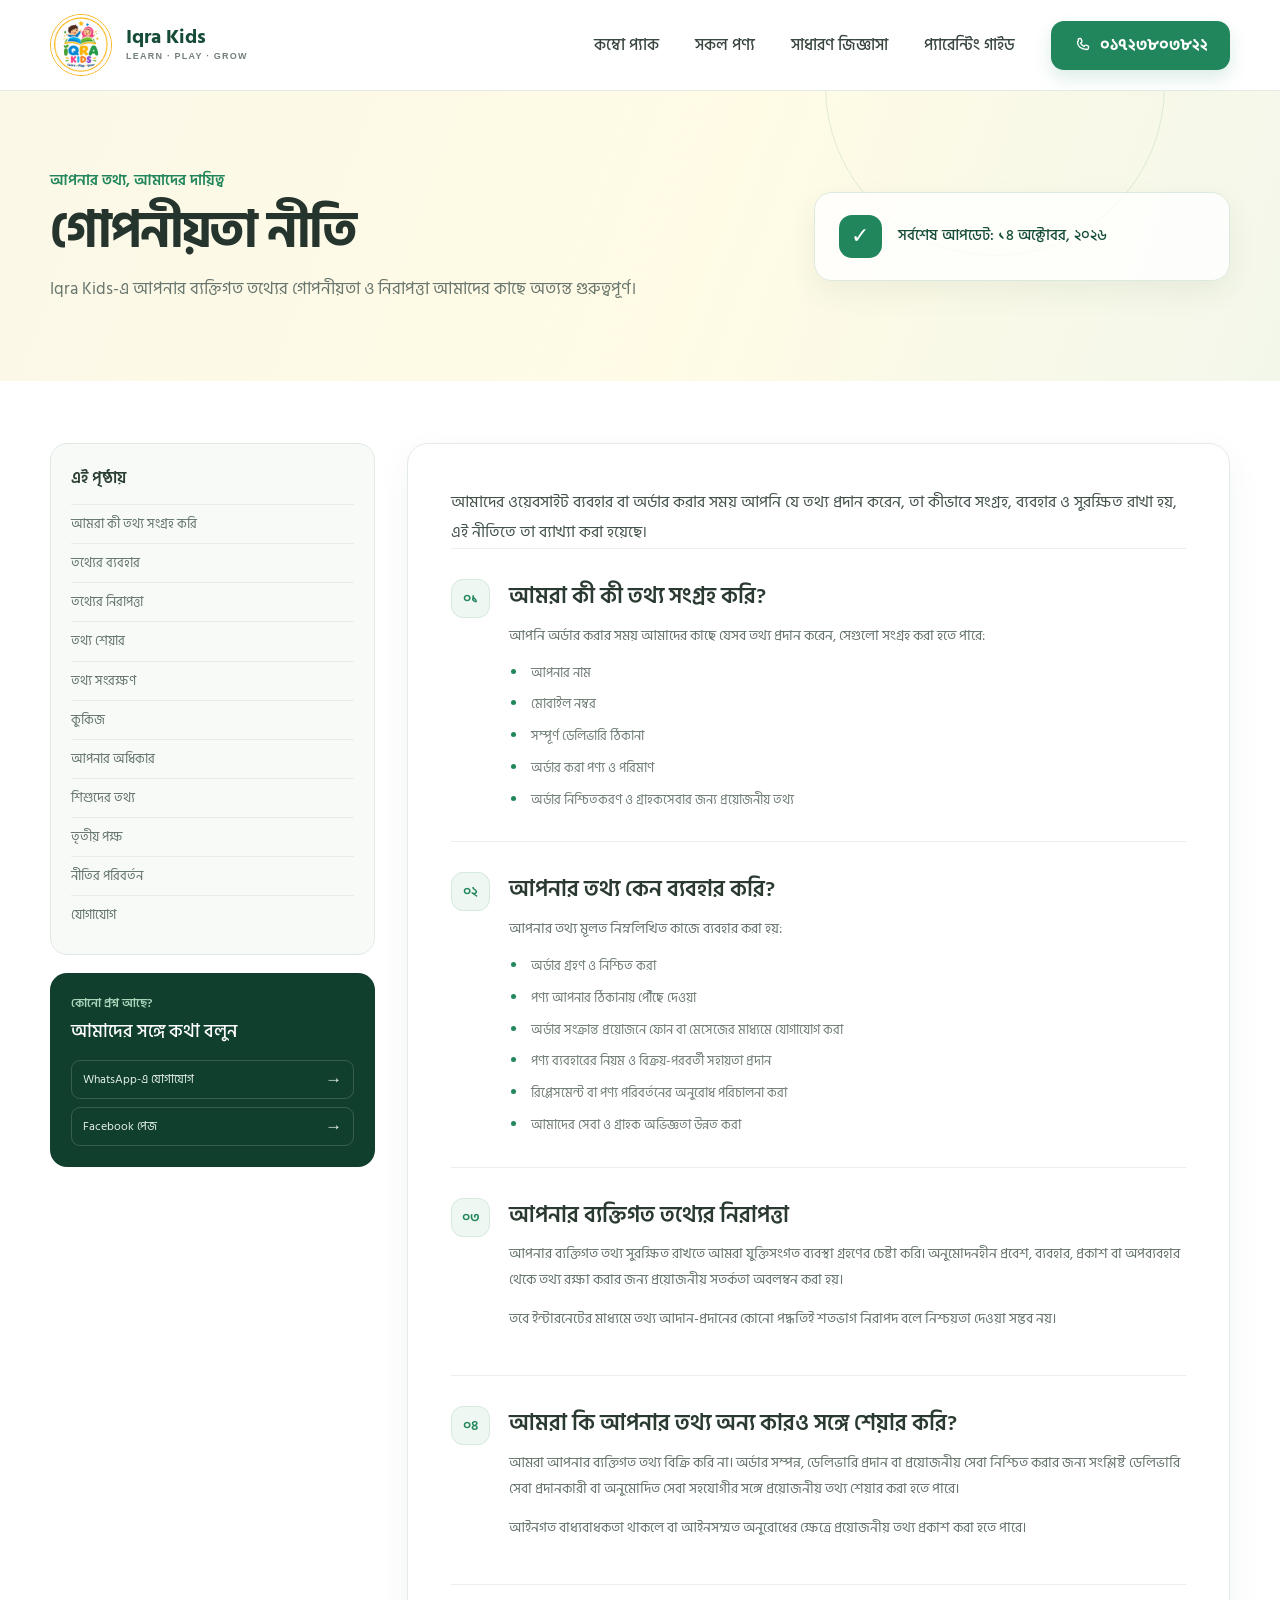
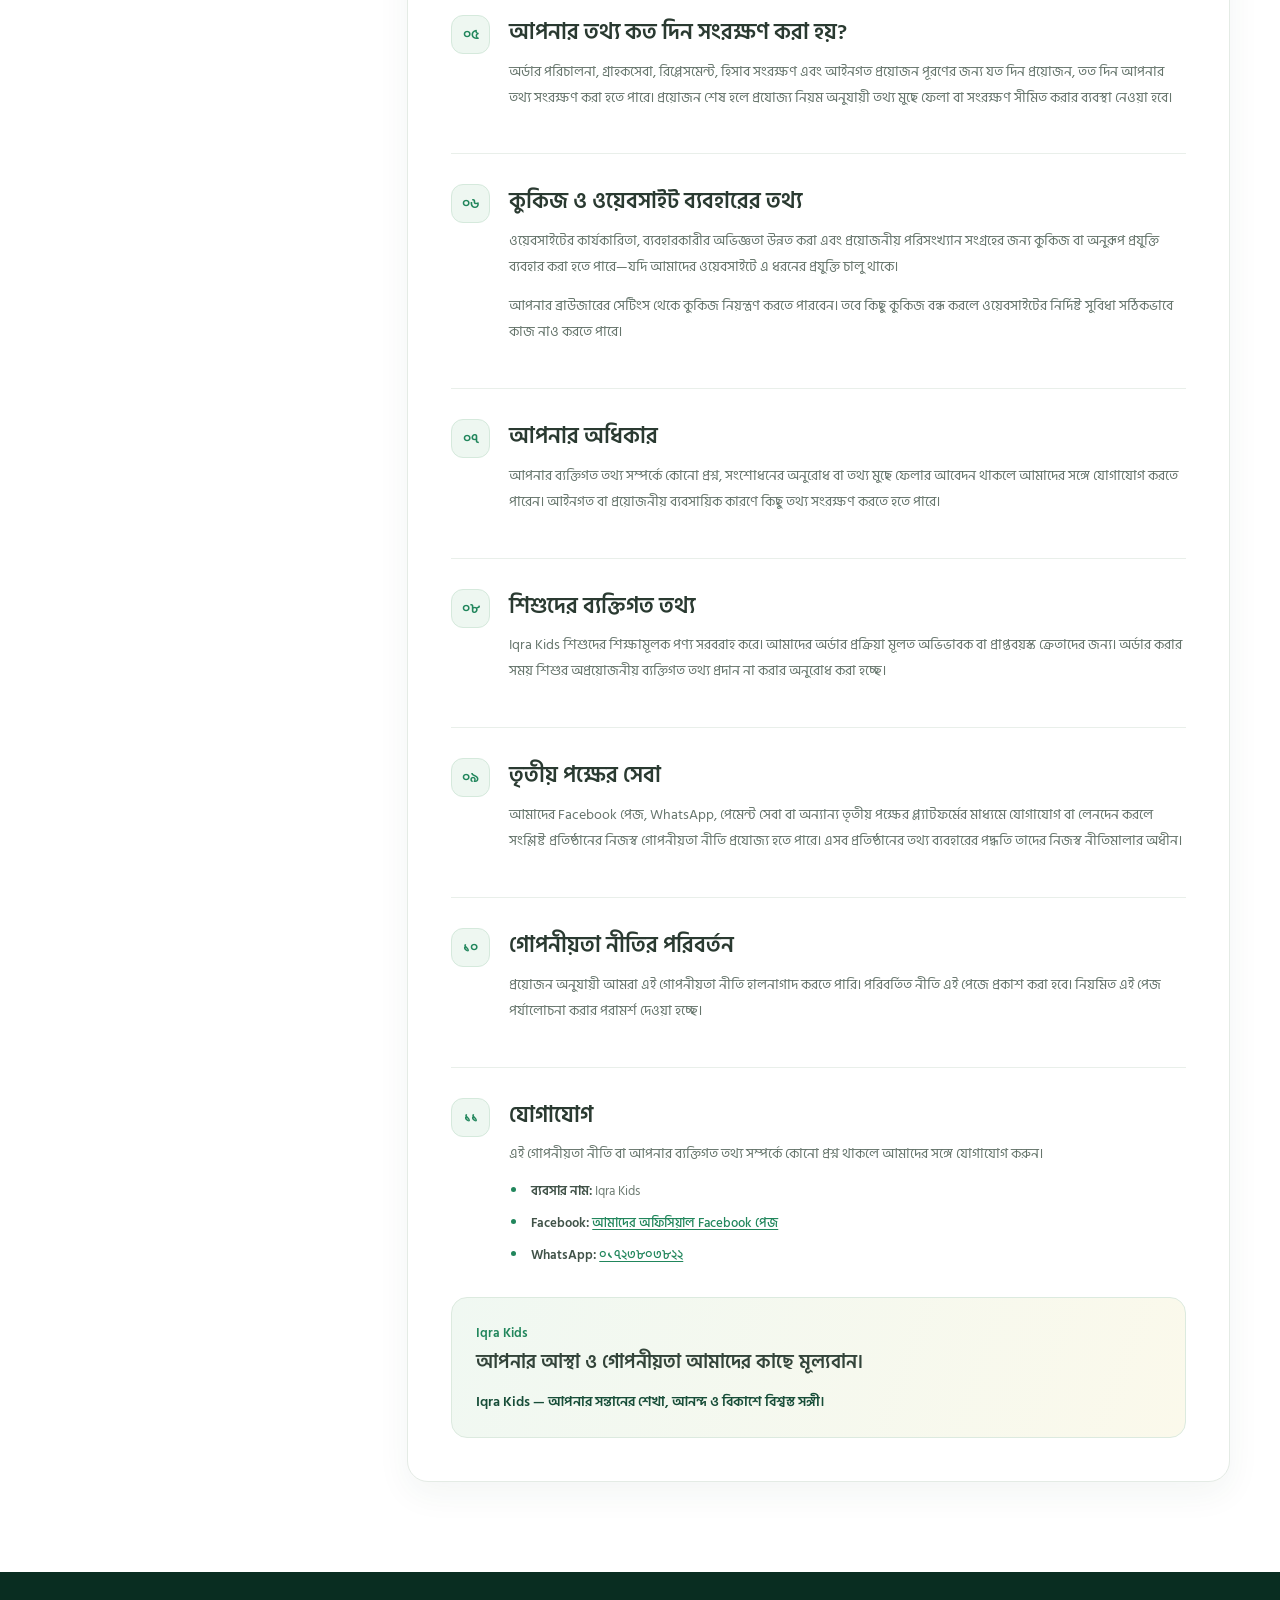
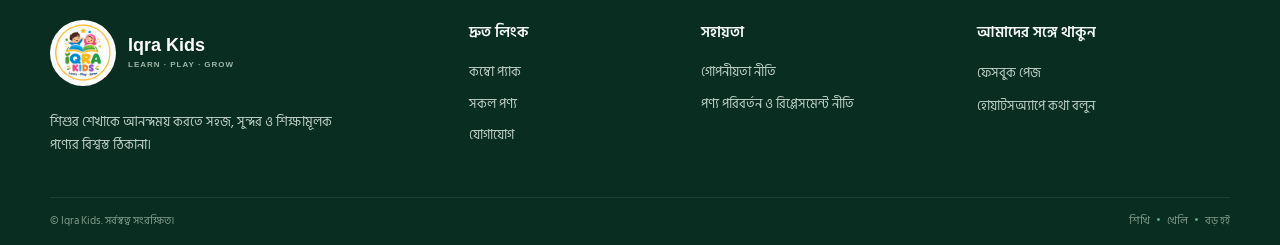
==== commit 402bb2d5: "parenting guides page added" ====
--- a/privacy-policy/index.html
+++ b/privacy-policy/index.html
@@ -21,6 +21,7 @@
           <a class="nav-link" href="../#combo-pack">কম্বো প্যাক</a>
           <a class="nav-link" href="../#products">সকল পণ্য</a>
           <a class="nav-link" href="../#faq">সাধারণ জিজ্ঞাসা</a>
+          <a class="nav-link" href="../parenting-guides/">প্যারেন্টিং গাইড</a>
         </div>
         <a class="call-button" href="tel:+8801723803822" aria-label="ফোন করুন ০১৭২৩৮০৩৮২২">
           <svg aria-hidden="true" viewBox="0 0 24 24" fill="none"><path d="M7.1 3.8 9.4 3.3c.6-.1 1.2.2 1.4.8l1.1 2.7c.2.5.1 1-.3 1.4l-1.5 1.3a14.4 14.4 0 0 0 4.5 4.5l1.3-1.5c.4-.4.9-.5 1.4-.3l2.7 1.1c.6.2.9.8.8 1.4l-.5 2.3c-.1.6-.7 1-1.3 1C10.4 18 6 13.6 6 8.1c0-.6.4-1.2 1.1-1.3Z" stroke="currentColor" stroke-width="1.8" stroke-linecap="round" stroke-linejoin="round"/></svg>
--- a/styles.css
+++ b/styles.css
@@ -699,6 +699,218 @@
 .policy-promise > span { display: block; color: #758279; font-size: 13px; line-height: 1.65; }
 .policy-promise > strong { margin-top: 13px; display: block; color: var(--green-dark); font-size: 14px; font-weight: 600; }
 
+/* Parenting guides and editorial article pages */
+.journal-container { width: min(1050px, calc(100% - 48px)); margin-inline: auto; }
+.journal-hero { position: relative; overflow: hidden; padding: 78px 24px 86px; background: linear-gradient(112deg, #fbf8e8 0%, #fffbe5 55%, #f1f7ed 100%); isolation: isolate; }
+.journal-hero::before, .journal-hero::after { position: absolute; z-index: -1; width: 300px; aspect-ratio: 1; border: 1px solid rgba(112,170,132,.2); border-radius: 50%; content: ''; }
+.journal-hero::before { top: -190px; right: 11%; }
+.journal-hero::after { bottom: -230px; left: -110px; }
+.journal-hero__inner { width: min(860px, 100%); margin-inline: auto; text-align: center; }
+.journal-eyebrow { margin: 0 0 8px; color: var(--green); font-size: 14px; font-weight: 600; }
+.journal-hero h1 { margin: 0; color: #26342e; font-size: clamp(36px, 5vw, 57px); font-weight: 700; letter-spacing: -.035em; line-height: 1.3; }
+.journal-hero h1 span { color: var(--green); }
+.journal-hero__description { max-width: 600px; margin: 14px auto 21px; color: #738078; font-size: 17px; line-height: 1.8; }
+.journal-hero__link { min-height: 43px; padding: 0 15px; display: inline-flex; align-items: center; gap: 10px; border: 1px solid #dce9dd; border-radius: 10px; color: var(--green-dark); background: rgba(255,255,255,.8); font-size: 13px; font-weight: 600; text-decoration: none; }
+.journal-hero__link span { color: var(--green); font: 17px/1 Arial, sans-serif; }
+.journal-section { padding: 68px 0 76px; }
+.journal-featured { background: #fff; }
+.journal-section__heading { margin: 0 auto 28px; text-align: center; }
+.journal-section__heading--left { margin-inline: 0; text-align: left; }
+.journal-section__heading .journal-eyebrow { margin-bottom: 4px; }
+.journal-section__heading h2 { margin: 0; color: #26342e; font-size: clamp(28px, 3.2vw, 38px); font-weight: 700; line-height: 1.35; }
+.journal-section__heading > p:last-child:not(.journal-eyebrow) { margin: 7px 0 0; color: #7b8780; font-size: 14px; line-height: 1.65; }
+.journal-feature-card { overflow: hidden; display: grid; grid-template-columns: minmax(0, .95fr) minmax(0, 1.05fr); border: 1px solid #e1eae3; border-radius: 22px; background: #fff; box-shadow: 0 14px 38px rgba(29,67,46,.075); }
+.journal-feature-card__image { position: relative; min-height: 340px; overflow: hidden; display: block; background: #f4f6f1; }
+.journal-feature-card__image img, .journal-latest-card__image img { width: 100%; height: 100%; display: block; object-fit: cover; transition: transform .35s ease; }
+.journal-feature-card__image:hover img, .journal-latest-card__image:hover img { transform: scale(1.035); }
+.journal-feature-card__image > span { position: absolute; top: 18px; left: 18px; padding: 7px 12px; border: 1px solid rgba(255,255,255,.25); border-radius: 999px; color: #fff; background: var(--green); box-shadow: 0 5px 16px rgba(20,73,49,.18); font-size: 12px; font-weight: 600; }
+.journal-feature-card__body { padding: clamp(25px, 4vw, 46px); display: flex; flex-direction: column; align-items: flex-start; justify-content: center; }
+.journal-article-meta { margin: 0; display: flex; flex-wrap: wrap; align-items: center; gap: 8px; color: #89948c; font-size: 12px; line-height: 1.5; }
+.journal-feature-card h3 { margin: 13px 0 10px; color: #293a30; font-size: clamp(23px, 2.5vw, 31px); font-weight: 600; line-height: 1.45; }
+.journal-feature-card h3 a, .journal-latest-card h3 a { color: inherit; text-decoration: none; transition: color .2s ease; }
+.journal-feature-card h3 a:hover, .journal-latest-card h3 a:hover { color: var(--green); }
+.journal-feature-card__body > p:not(.journal-article-meta) { margin: 0; color: #6f7c73; font-size: 14px; line-height: 1.85; }
+.journal-feature-card--featured { position: relative; max-width: 900px; margin-inline: auto; grid-template-columns: 1fr; border-color: #d8e7d9; border-radius: 22px; background: linear-gradient(115deg, #fff 0%, #fbfdf9 62%, #f8f6e9 100%); box-shadow: 0 18px 46px rgba(29,67,46,.1), 0 2px 8px rgba(183,145,46,.06); }
+.journal-feature-card--featured::before { position: absolute; top: 0; bottom: 0; left: 0; width: 4px; border-radius: 22px 0 0 22px; background: linear-gradient(180deg, #e8bd51, #23895e 56%, #a4c9a6); content: ''; }
+.journal-feature-card--featured .journal-feature-card__body { padding: clamp(24px, 4vw, 40px) clamp(25px, 5vw, 48px); }
+.journal-featured-badge { margin-bottom: 12px; padding: 6px 11px; display: inline-flex; align-items: center; gap: 7px; border: 1px solid #eadba8; border-radius: 999px; color: #715c24; background: #fbf6e5; font-size: 11px; font-weight: 600; }
+.journal-featured-badge span { color: #bf9632; font-size: 14px; }
+.journal-feature-card--featured .journal-article-meta { color: #7e8b81; }
+.journal-feature-card--featured h3 { max-width: 760px; margin-top: 8px; font-size: clamp(22px, 2.6vw, 32px); line-height: 1.5; }
+.journal-feature-card--featured .journal-feature-card__body > p:not(.journal-article-meta) { margin-top: 10px; color: #66756b; font-size: 14px; line-height: 1.9; }
+.journal-feature-card--featured .home-journal__inline-read { margin: 0; display: inline-flex; font-size: 13px; vertical-align: baseline; }
+.journal-read-link { margin-top: 18px; display: inline-flex; align-items: center; gap: 9px; color: var(--green); font-size: 13px; font-weight: 600; text-decoration: none; }
+.journal-read-link span { font: 18px/1 Arial, sans-serif; transition: transform .18s ease; }
+.journal-read-link:hover span { transform: translateX(3px); }
+.journal-latest { background: #f5f8f4; }
+.journal-latest .journal-container { max-width: 1050px; }
+.journal-latest-grid { display: grid; grid-template-columns: repeat(3, minmax(0, 1fr)); gap: 20px; }
+.journal-latest-grid--single .journal-latest-card { display: block; }
+.journal-latest-card { min-width: 0; overflow: hidden; border: 1px solid #e1e9e3; border-radius: 16px; background: #fff; box-shadow: 0 8px 24px rgba(29,67,46,.05); }
+.journal-latest-card__image { height: 205px; overflow: hidden; display: block; background: #f3f5f1; }
+.journal-latest-card__image img { object-fit: cover; }
+.journal-latest-card__body { padding: 17px 18px 19px; }
+.journal-latest-card h3 { margin: 9px 0 0; color: #2a3b31; font-size: 18px; font-weight: 600; line-height: 1.5; }
+.journal-latest-card .journal-read-link { margin-top: 12px; }
+.journal-latest-card__excerpt { margin: 8px 0 0; color: #6f7c73; font-size: 12px; line-height: 1.75; }
+.journal-latest-card__excerpt .home-journal__inline-read { margin: 0; display: inline-flex; font-size: 11px; vertical-align: baseline; }
+.article-hero { padding: 35px 24px 43px; background: linear-gradient(110deg, #fbf8e8 0%, #fffbe5 54%, #f3f7eb 100%); }
+.article-hero__inner { width: min(850px, 100%); margin-inline: auto; }
+.article-breadcrumb { margin-bottom: 27px; display: flex; flex-wrap: wrap; align-items: center; gap: 9px; color: #89948c; font-size: 12px; }
+.article-breadcrumb a { color: var(--green); text-decoration: none; }
+.article-breadcrumb a:hover { text-decoration: underline; text-underline-offset: 3px; }
+.article-hero h1 { max-width: 820px; margin: 0; color: #26342e; font-size: clamp(32px, 4.1vw, 49px); font-weight: 700; letter-spacing: -.03em; line-height: 1.35; }
+.article-hero__lead { max-width: 730px; margin: 13px 0 16px; color: #68766d; font-size: 16px; line-height: 1.8; }
+.article-hero .journal-article-meta { color: #748177; }
+.article-layout { width: min(1120px, calc(100% - 48px)); margin: 0 auto; padding: 54px 0 72px; display: grid; grid-template-columns: minmax(205px, .58fr) minmax(0, 1.6fr); align-items: start; gap: 35px; }
+.article-sidebar { position: sticky; top: 112px; display: grid; gap: 14px; }
+.article-toc { padding: 18px 19px; border: 1px solid #e0e9e2; border-radius: 15px; background: #f8fbf8; }
+.article-toc h2 { margin: 0 0 9px; color: #304236; font-size: 15px; font-weight: 600; }
+.article-toc a { padding: 8px 0; display: block; border-top: 1px solid #e7eee8; color: #68766d; font-size: 12px; line-height: 1.5; text-decoration: none; transition: color .18s ease; }
+.article-toc a:hover { color: var(--green); }
+.article-sidebar__note { padding: 17px; border-radius: 15px; color: #eaf4ed; background: #123f2e; }
+.article-sidebar__note span { display: block; color: #a9d5ba; font-size: 11px; font-weight: 600; }
+.article-sidebar__note strong { display: block; margin-top: 3px; color: #fff; font-size: 18px; font-weight: 600; }
+.article-sidebar__note p { margin: 5px 0 0; color: #c4d8cb; font-size: 11px; line-height: 1.6; }
+.article-content { min-width: 0; padding: clamp(20px, 4vw, 43px); border: 1px solid #e5ece6; border-radius: 20px; background: #fff; box-shadow: 0 10px 32px rgba(31,68,46,.045); }
+.article-cover { margin: 0 0 26px; }
+.article-cover img { width: 100%; max-height: 390px; display: block; border-radius: 14px; object-fit: cover; background: #f3f5f1; }
+.article-cover figcaption { margin-top: 7px; color: #8a958d; font-size: 11px; text-align: center; }
+.article-content > p { margin: 0 0 16px; color: #58685e; font-size: 15px; line-height: 1.95; }
+.article-content__intro { color: #394b3f !important; font-size: 16px !important; }
+.article-section { padding-top: 21px; scroll-margin-top: 108px; }
+.article-section h2 { margin: 0 0 12px; color: #2a3b31; font-size: 24px; font-weight: 600; line-height: 1.5; }
+.article-section h3 { margin: 19px 0 6px; color: #355142; font-size: 18px; font-weight: 600; line-height: 1.5; }
+.article-section p, .article-section li { color: #5f6f65; font-size: 14px; line-height: 1.9; }
+.article-section p { margin: 0 0 13px; }
+.article-section ul, .article-section ol { margin: 0 0 16px; padding-left: 23px; display: grid; gap: 7px; }
+.article-section li::marker { color: var(--green); }
+.article-section li strong { color: #415449; font-weight: 600; }
+.article-tip { margin: 13px 0 18px !important; padding: 12px 14px; border-left: 3px solid #79b48d; border-radius: 0 10px 10px 0; color: #5a6b60 !important; background: #f2f8f3; font-size: 13px !important; }
+.article-tip strong { color: var(--green-dark); }
+.article-belief { margin-top: 18px !important; padding: 15px; border: 1px solid #deebe0; border-radius: 12px; color: #405248 !important; background: linear-gradient(110deg, #f0f8f2, #fbf9eb); }
+.article-reader-question { margin-top: 24px; padding: 19px; border: 1px solid #e0e9e2; border-radius: 14px; background: #f8fbf8; }
+.article-reader-question h2 { margin: 0 0 7px; color: #324638; font-size: 17px; font-weight: 600; }
+.article-reader-question p { margin: 0; color: #69786e; font-size: 13px; line-height: 1.8; }
+.article-author { margin-top: 25px; padding-top: 20px; display: flex; align-items: center; gap: 13px; border-top: 1px solid #e7eee8; }
+.article-author img { width: 54px; height: 54px; flex: 0 0 54px; border: 1px solid #f1bd36; border-radius: 50%; object-fit: cover; }
+.article-author div { display: grid; gap: 1px; }
+.article-author span { color: #849087; font-size: 11px; }
+.article-author strong { color: #314538; font-size: 14px; font-weight: 600; }
+.article-author small { color: #879289; font-size: 11px; }
+.related-articles { padding: 2px 0 76px; background: #fff; }
+.related-empty-card { padding: 19px 22px; display: grid; grid-template-columns: 46px minmax(0, 1fr) auto; align-items: center; gap: 14px; border: 1px solid #e0e9e2; border-radius: 15px; background: #f8fbf8; }
+.related-empty-card__icon { width: 44px; height: 44px; display: grid; place-items: center; border-radius: 13px; color: var(--green); background: #e9f5ed; font-size: 20px; }
+.related-empty-card h3 { margin: 0 0 3px; color: #34483b; font-size: 15px; font-weight: 600; }
+.related-empty-card p { margin: 0; color: #78857c; font-size: 12px; line-height: 1.6; }
+.related-empty-card .journal-read-link { margin: 0; white-space: nowrap; }
+.home-journal { background: #f5f8f4; }
+.home-journal.journal-section { padding: 42px 0 46px; }
+.home-journal .journal-container { max-width: 930px; }
+.home-journal .journal-section__heading { margin-bottom: 18px; }
+.home-journal__card { max-width: 900px; margin-inline: auto; grid-template-columns: 1fr; border-radius: 16px; }
+.home-journal__card .journal-feature-card__body { padding: 18px 24px; }
+.home-journal__card h3 { margin: 6px 0 0; font-size: clamp(17px, 1.7vw, 20px); line-height: 1.45; }
+.home-journal__card .journal-feature-card__body > p:not(.journal-article-meta) { margin: 7px 0 0; color: #6f7c73; font-size: 13px; line-height: 1.7; }
+.home-journal__excerpt--mobile { display: none; }
+.home-journal__card .home-journal__inline-read { margin: 0; display: inline-flex; font-size: 12px; vertical-align: baseline; }
+.home-journal__all { margin-top: 15px; display: flex; justify-content: center; }
+.home-journal__all a { min-height: 45px; padding: 0 17px; display: inline-flex; align-items: center; justify-content: center; gap: 10px; border: 1px solid var(--green); border-radius: 10px; color: #fff; background: var(--green); box-shadow: 0 7px 18px rgba(28,132,87,.16); font-size: 13px; font-weight: 600; text-decoration: none; transition: background .18s ease, transform .18s ease, box-shadow .18s ease; }
+.home-journal__all a:hover { background: var(--green-dark); box-shadow: 0 9px 22px rgba(28,132,87,.22); transform: translateY(-1px); }
+.home-journal__all a span { font: 17px/1 Arial, sans-serif; }
+
+@media (max-width: 940px) and (min-width: 681px) {
+  .navbar { position: relative; min-height: 78px; }
+  .menu-toggle { width: 44px; height: 44px; padding: 11px; display: grid; align-content: center; gap: 5px; border: 1px solid var(--line); border-radius: 12px; color: var(--green-dark); background: #fff; cursor: pointer; }
+  .menu-toggle span { display: block; height: 2px; border-radius: 2px; background: currentColor; transition: transform .2s ease, opacity .2s ease; }
+  .menu-toggle[aria-expanded="true"] span:first-child { transform: translateY(7px) rotate(45deg); }
+  .menu-toggle[aria-expanded="true"] span:nth-child(2) { opacity: 0; }
+  .menu-toggle[aria-expanded="true"] span:last-child { transform: translateY(-7px) rotate(-45deg); }
+  .nav-panel { position: absolute; top: calc(100% + 1px); right: 0; left: 0; padding: 12px 20px 20px; display: none; align-items: stretch; gap: 8px; border: 1px solid var(--line); border-top: 0; border-radius: 0 0 14px 14px; background: #fff; box-shadow: 0 16px 24px rgba(26,60,43,.08); }
+  .nav-panel.is-open { display: flex; flex-direction: column; }
+  .nav-links { align-items: stretch; flex-direction: column; gap: 0; }
+  .nav-link { min-height: 46px; }
+  .nav-link::after { right: auto; bottom: 4px; width: 46px; }
+  .call-button { align-self: flex-start; margin-top: 7px; }
+}
+
+@media (max-width: 760px) {
+  .journal-feature-card { grid-template-columns: 1fr; }
+  .journal-feature-card__image { min-height: 0; aspect-ratio: 1.7 / 1; }
+  .journal-latest-grid.journal-latest-grid--single { grid-template-columns: 1fr; }
+  .journal-feature-card--featured { grid-template-columns: 1fr; border-radius: 17px; }
+  .journal-feature-card--featured::before { border-radius: 17px 0 0 17px; }
+  .journal-feature-card--featured .journal-feature-card__body { padding: 22px 20px 23px 23px; }
+  .journal-latest-grid { grid-template-columns: repeat(2, minmax(0, 1fr)); }
+  .article-layout { grid-template-columns: 1fr; gap: 18px; }
+  .article-sidebar { position: static; }
+  .article-sidebar__note { display: none; }
+  .article-toc { padding: 15px; }
+  .article-toc > a { display: inline-block; width: calc(50% - 5px); padding: 8px 3px; vertical-align: top; }
+}
+
+@media (max-width: 520px) {
+  .home-journal.journal-section { padding: 34px 0 38px; }
+  .journal-container { width: calc(100% - 36px); }
+  .journal-hero { padding: 56px 18px 62px; }
+  .journal-hero h1 { font-size: clamp(32px, 9vw, 42px); }
+  .journal-hero__description { font-size: 14px; }
+  .journal-section { padding: 49px 0 56px; }
+  .journal-section__heading { margin-bottom: 21px; }
+  .journal-section__heading h2 { font-size: 28px; }
+  .journal-feature-card { border-radius: 16px; }
+  .journal-feature-card--featured { border-radius: 15px; }
+  .journal-feature-card--featured::before { width: 3px; border-radius: 15px 0 0 15px; }
+  .journal-feature-card--featured .journal-feature-card__body { padding: 18px 14px 19px 17px; }
+  .journal-feature-card--featured h3 { margin-top: 6px; font-size: 18px; }
+  .journal-feature-card--featured .journal-featured-badge { margin-bottom: 9px; }
+  .journal-feature-card--featured .journal-feature-card__body > p:not(.journal-article-meta) { font-size: 12px; line-height: 1.8; }
+  .home-journal__card { border-radius: 14px; }
+  .home-journal__card .journal-feature-card__body { padding: 11px 10px; }
+  .home-journal__card .journal-article-meta { gap: 5px; font-size: 9px; }
+  .home-journal__card h3 { margin-top: 5px; font-size: 13px; line-height: 1.4; }
+  .home-journal__excerpt--desktop { display: none; }
+  .home-journal__excerpt--mobile { display: inline; }
+  .home-journal__card .journal-feature-card__body > p:not(.journal-article-meta) { font-size: 12px; }
+  .home-journal__card .journal-read-link { margin-top: 5px; font-size: 10px; }
+  .journal-feature-card__body { padding: 20px 17px 22px; }
+  .journal-feature-card h3 { margin-top: 10px; font-size: 22px; }
+  .journal-feature-card__body > p:not(.journal-article-meta) { font-size: 13px; }
+  .journal-latest-grid { grid-template-columns: 1fr; gap: 13px; }
+  .journal-latest-card { display: grid; grid-template-columns: 105px minmax(0, 1fr); }
+  .journal-latest-card__image { height: 100%; min-height: 140px; }
+  .journal-latest-card__body { padding: 12px; }
+  .journal-latest-card h3 { font-size: 14px; }
+  .journal-latest-card .journal-article-meta { gap: 5px; font-size: 10px; }
+  .journal-latest-card .journal-read-link { margin-top: 8px; font-size: 11px; }
+  .journal-latest-card__excerpt .home-journal__inline-read { margin: 0; font-size: 10px; }
+  .article-hero { padding: 24px 18px 30px; }
+  .article-breadcrumb { margin-bottom: 19px; font-size: 11px; }
+  .article-hero h1 { font-size: clamp(29px, 8.5vw, 38px); }
+  .article-hero__lead { font-size: 14px; }
+  .article-layout { width: calc(100% - 30px); padding: 30px 0 48px; gap: 14px; }
+  .article-toc { padding: 13px; }
+  .article-toc a { font-size: 11px; }
+  .article-content { padding: 17px 14px; border-radius: 16px; }
+  .article-cover { margin-bottom: 19px; }
+  .article-cover img { border-radius: 11px; }
+  .article-content > p { font-size: 13px; line-height: 1.85; }
+  .article-content__intro { font-size: 14px !important; }
+  .article-section { padding-top: 16px; scroll-margin-top: 90px; }
+  .article-section h2 { font-size: 20px; }
+  .article-section h3 { margin-top: 15px; font-size: 16px; }
+  .article-section p, .article-section li { font-size: 12px; line-height: 1.8; }
+  .article-section ul, .article-section ol { padding-left: 19px; }
+  .article-tip { padding: 10px 11px; font-size: 12px !important; }
+  .article-reader-question { padding: 15px; }
+  .article-reader-question h2 { font-size: 15px; }
+  .article-reader-question p { font-size: 12px; }
+  .related-articles { padding-bottom: 52px; }
+  .related-empty-card { grid-template-columns: 38px minmax(0, 1fr); padding: 14px; gap: 10px; }
+  .related-empty-card__icon { width: 37px; height: 37px; }
+  .related-empty-card .journal-read-link { grid-column: 2; }
+}
+
 @media (max-width: 900px) {
   .policy-hero__inner { gap: 34px; }
   .policy-layout { grid-template-columns: minmax(190px, .7fr) minmax(0, 1.3fr); gap: 22px; }
